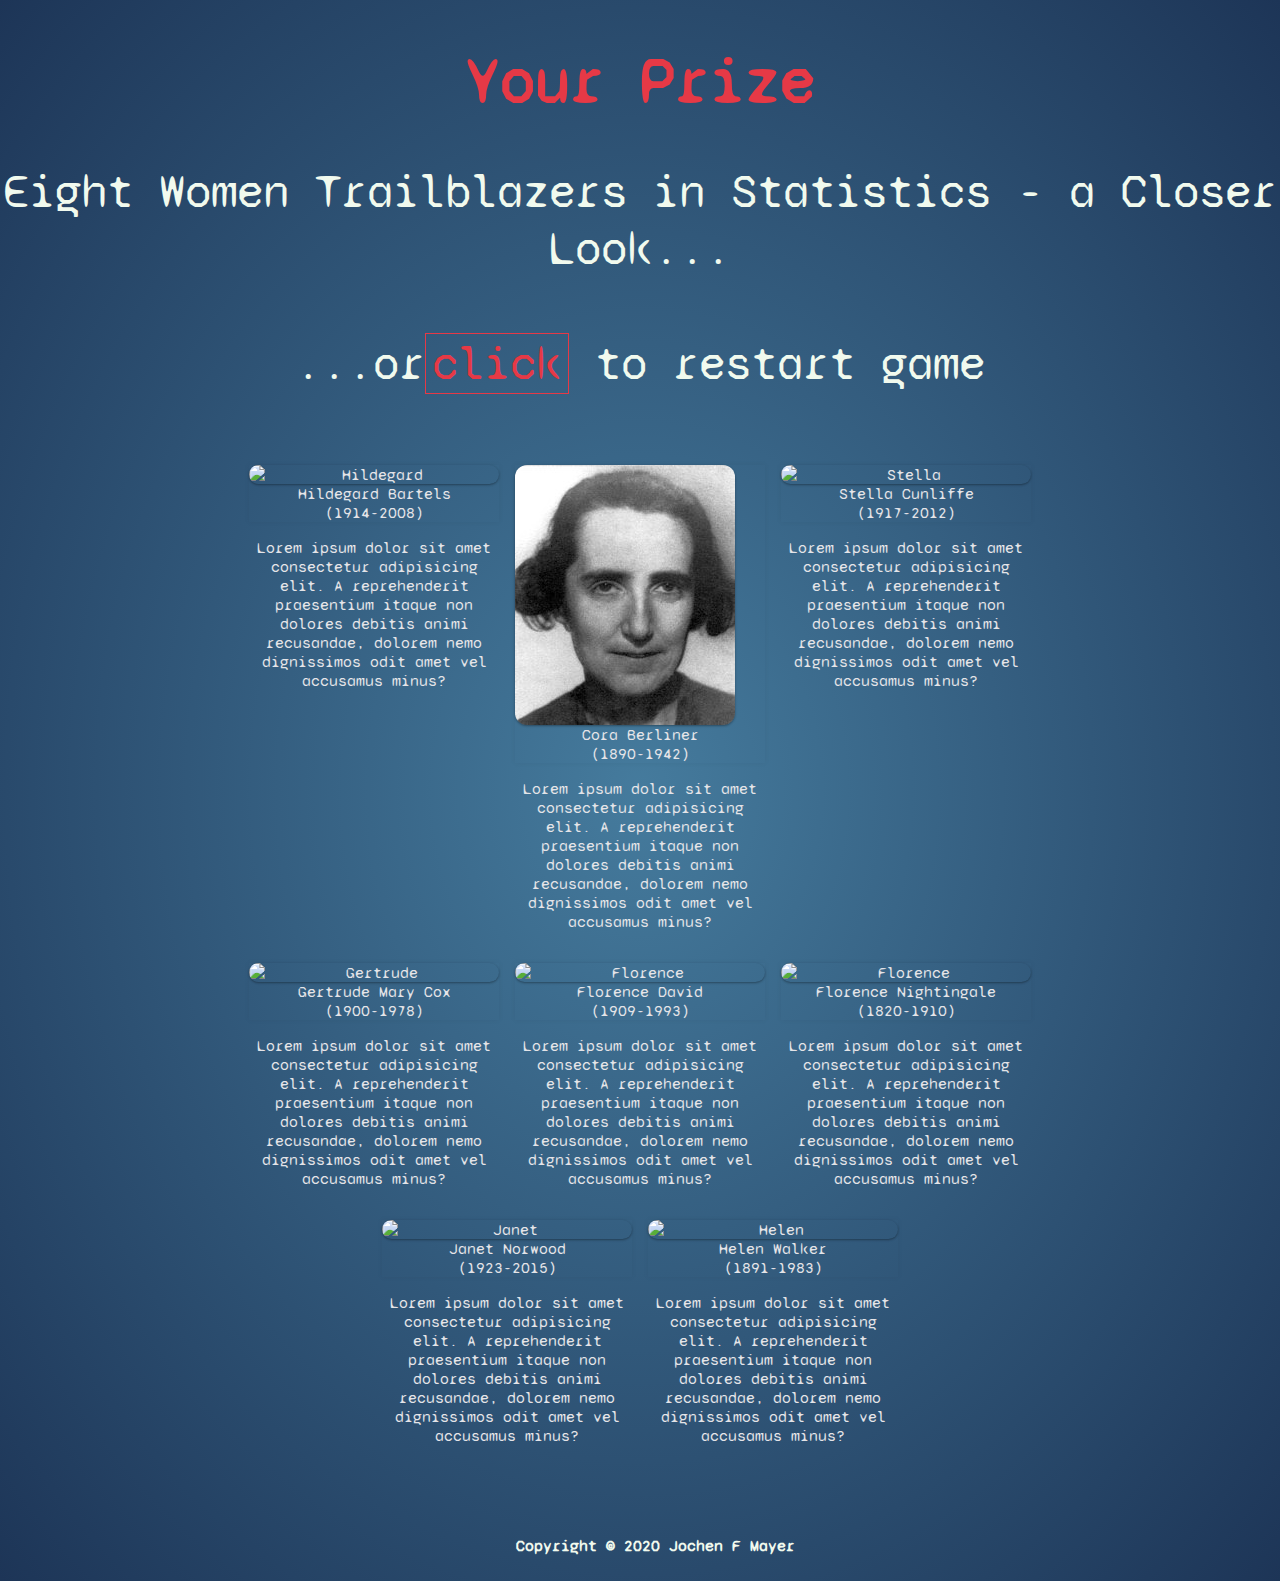
==== prize.html @ 065e8875 "centred text on card-faces, continued  on matched function with data attribute, but too difficult, a" ====
<!DOCTYPE html>
<html lang="en">
<head>

<title>Prize</title>
<link rel="apple-touch-icon" sizes="180x180" href="/apple-touch-icon.png">
<link rel="icon" type="image/png" sizes="32x32" href="assets/images/favicon-32x32.png">
<link rel="icon" type="image/png" sizes="16x16" href="assets/images//favicon-16x16.png">
<link rel="manifest" href="/site.webmanifest">
<link href="https://fonts.googleapis.com/css2?family=Syne+Mono&display=swap" rel="stylesheet">
<link rel="stylesheet" href="https://use.fontawesome.com/releases/v5.15.1/css/all.css" integrity="sha384-vp86vTRFVJgpjF9jiIGPEEqYqlDwgyBgEF109VFjmqGmIY/Y4HV4d3Gp2irVfcrp" crossorigin="anonymous">
<link href="assets/css/styles.css" rel="stylesheet">
</head>
<body>
<h1 class="page-title">Your Prize</h1>
    <h2 class ="lead"> Eight Women Trailblazers in Statistics - a Closer Look...</h2>
    <!--https://stackoverflow.com/questions/4426184/how-to-go-from-one-page-to-another-page-using-javascript for button redirect below:-->
    
    <h2 class ="lead">...or<button type ="button" class ="restart-btn" onclick="clickedButton()" id="restart-button"> click</button> to restart game</h2>
<!-- Portfolio Gallery Grid -->
<div class="wrapper">
  <div class="grid">
    <div class="grid-item">
    <figure>
      <img class="prize-image" src="assets/images/Hildegard-Bartels.jpg" alt="Hildegard">
      <figcaption>Hildegard Bartels<br>(1914-2008)</figcaption>
      </figure>
      <div class ="description">
      <p>Lorem ipsum dolor sit amet consectetur adipisicing elit. A reprehenderit praesentium itaque non dolores debitis animi recusandae, dolorem nemo dignissimos odit amet vel accusamus minus?</p>
      </div>
    </div>  
    <div class="grid-item">
    <figure>
      <img class="prize-image" src="assets/images/Cora-Berliner.jpg" alt="Cora">
      <figcaption>Cora Berliner<br>(1890-1942)</figcaption>
      </figure>
      <div class ="description">
      <p>Lorem ipsum dolor sit amet consectetur adipisicing elit. A reprehenderit praesentium itaque non dolores debitis animi recusandae, dolorem nemo dignissimos odit amet vel accusamus minus?</p>
      </div>
    </div>  
    <div class="grid-item">
    <figure>
      <img class="prize-image" src="assets/images/Stella-Cunliffe.gif" alt="Stella">
      <figcaption>Stella Cunliffe<br>(1917-2012)</figcaption>
      </figure>
      <div class ="description">
      <p>Lorem ipsum dolor sit amet consectetur adipisicing elit. A reprehenderit praesentium itaque non dolores debitis animi recusandae, dolorem nemo dignissimos odit amet vel accusamus minus?</p>
      </div>
    </div>  
    <div class="grid-item">
    <figure>
      <img class="prize-image" src="assets/images/Gertrude-Cox.jpg" alt="Gertrude">
      <figcaption>Gertrude Mary Cox<br>(1900-1978)</figcaption>
      </figure>
      <div class ="description">
      <p>Lorem ipsum dolor sit amet consectetur adipisicing elit. A reprehenderit praesentium itaque non dolores debitis animi recusandae, dolorem nemo dignissimos odit amet vel accusamus minus?</p>
      </div>
    </div>  
    <div class="grid-item">
    <figure>
      <img class="prize-image" src="assets/images/FN-David.jpg" alt="Florence">
      <figcaption>Florence David<br>(1909-1993)</figcaption>
      </figure>
      <div class ="description">
      <p>Lorem ipsum dolor sit amet consectetur adipisicing elit. A reprehenderit praesentium itaque non dolores debitis animi recusandae, dolorem nemo dignissimos odit amet vel accusamus minus?</p>
      </div>
    </div>  
    <div class="grid-item">
    <figure>
      <img class="prize-image" src="assets/images/Florence-Nightingale.jpg" alt="Florence">
      <figcaption>Florence Nightingale<br>(1820-1910)</figcaption>
      </figure>
      <div class ="description">
      <p>Lorem ipsum dolor sit amet consectetur adipisicing elit. A reprehenderit praesentium itaque non dolores debitis animi recusandae, dolorem nemo dignissimos odit amet vel accusamus minus?</p>
      </div>
    </div>  
    <div class="grid-item">
    <figure>
      <img class="prize-image" src="assets/images/Janet-Norwood.jpg" alt="Janet">
      <figcaption>Janet Norwood<br>(1923-2015)</figcaption>
      </figure>
      <div class ="description">
      <p>Lorem ipsum dolor sit amet consectetur adipisicing elit. A reprehenderit praesentium itaque non dolores debitis animi recusandae, dolorem nemo dignissimos odit amet vel accusamus minus?</p>
      </div>
    </div>  
    <div class="grid-item">
    <figure>
      <img class="prize-image" src="assets/images/Walker-Helen-M.jpg" alt="Helen">
      <figcaption>Helen Walker<br>(1891-1983)</figcaption>
      </figure>
      <div class ="description">
      <p>Lorem ipsum dolor sit amet consectetur adipisicing elit. A reprehenderit praesentium itaque non dolores debitis animi recusandae, dolorem nemo dignissimos odit amet vel accusamus minus?</p>
      </div>
    </div>  
    </div>
  </div>
<footer class= "container-fluid">
    <h4>Copyright &copy  2020 Jochen F Mayer </h4>
</footer>
<script src="assets/js/script.js" async></script>
</body>
</html>
---- assets/css/styles.css ----
body {

font-family: 'Syne Mono', monospace, serif;
margin: 0;
background: radial-gradient(#457B9D, #1D3557);
box-sizing: border-box;
}



html {
    min-height: 100vh;
    cursor: url(assets/cursors/female_sci.cur), auto;
}

.page-title{

color: #E63946;
font-weight: 600;
text-align: center;
font-size: 4em;
}



.lead {

    color:#F1FAEE;
    font-weight: 400;
    font-size: 3rem;
    text-align: center;
}





.game-info-container {

grid-column: 1 / -1;
display: flex;
justify-content: space-between;
}

.game-info{

color: #A8DADC;
font-size: 2em;
}

.game-container {
    display: grid;
    grid-template-columns: repeat(4, auto);
    grid-gap: 10px; 
    margin: 50px;
    justify-content: center;
    perspective: 500px;
}


    /* idea to center buttons horizontally and vertically as below is inspired by https://www.w3schools.com/howto/howto_css_center_button.asp */


.button-container {

  height: 50px;
  position: relative;
  border: none;
}

.gamebuttons {

    margin: 0;
  position: absolute;
  top: 50%;
  left: 50%;
  -ms-transform: translate(-50%, -50%);
  transform: translate(-50%, -50%);
}




#soundToggler {

    height: 3rem;
    width: 3rem;
    border: solid 2px #E63946;
    border-radius: .5rem;
    outline: none;
    background:url(https://upload.wikimedia.org/wikipedia/commons/2/21/Speaker_Icon.svg) no-repeat;
    background-size: cover;
    background-position: center;
    background-color: #F1FAEE;

}



#playToggler {

    height: 3rem;
    width: 3rem;
    border: solid 2px #E63946;
    border-radius: .5rem;
    outline: none;
    background:url(/assets/images/pause_icon.png) no-repeat;
    background-size: cover;
    background-position: center;
    background-color: #F1FAEE;

}




.card {
position: relative;
height: 175px;
width: 125px;
transform: scale(1);
}


.card:hover {

    cursor: url("assets/cursors/FemaleIcon.cur"), auto;
}


/*idea for active card on click is from Marina Ferreira under https://www.youtube.com/watch?v=ZniVgo8U7ek&t=681s (from 11:33min) */

.card:active {

    transform: scale(.97);
     transition: transform .2s;
}

.card-face {

    position: absolute;
    width: 100%;
    height: 100%;
    display: flex;
    justify-content: center;
    align-items: center;
    border-radius: 12px;
    border-width: 1px;
    border-style: solid;
    overflow: hidden;
    backface-visibility: hidden;
    transition: transform 500ms ease-in-out; 
}



/*.card-face div {

display: table-cell;
  vertical-align: bottom;
  position: relative;
  top: 20px;
  opacity: 0;
  color: #F1FAEE;
  font-weight: bold;
  text-transform: uppercase;
  text-align: center;

}

.card-front img{
  -webkit-transition: all 0.5s linear;
          transition: all 0.5s linear;
  -webkit-transform: scale3d(1, 1, 1);
          transform: scale3d(1, 1, 1);
}

/*  JS as it is now adds matched attribute to card div not to card-front, so I would need to add another line of code to cardMatch() that adds matched to card-front*/

/*.card-front:hover div{
 background: rgba(20, 19, 19, 0.5);
}

.card-front:hover div{
  opacity: 1;
  top: 0;
}


.card-front:hover img{
  -webkit-transform: scale3d(1.2, 1.2, 1);
          transform: scale3d(1.2, 1.2, 1);
}





/*.card:hover needs to go out here for .card.visible for actual game, in both lines*/
.card.visible .card-back{

transform: rotateY(-180deg);

}
.card.visible .card-front{

transform: rotateY(0)
}



.card-back {

    background-color: #A8DADC;
    border: 2px solid #E63946;
    
}


.female-icon{

position: absolute;
width: 37px;
height: 37px;
transition: width 100ms ease-in-out, height 100ms ease-in-out;

}

.card-back:hover .female-icon {

    width: 42px;
    height: 42px;
}

.female-icon-top-left{
    top: 0;
    left: 0; 
}

.female-icon-top-right{
    top: 0;
    right: 0; 

}
.female-icon-bottom-left{
    bottom: 0;
    left: 0; 
}

.female-icon-bottom-right{
    bottom: 0;
    right: 0; 
}

.normaldistribution{
    align-self: center;
    height: 130px;
    width: 125px;
    
}



.card-front{
    transform: rotateY(180deg);
    border: 2px solid #F1FAEE;
    backface-visibility: hidden;
}


.card-value {

height: 100%;
width: 100%;
position: absolute;
border-radius: 12px;
/*transition: .4s ease-in-out;
transition above is part of the animation mentioned below taken from codepen*/
}


/*Aninmation below is inspired by memory game under https://codepen.io/natewiley/pen/HBrbL (Part 1) .card:hover needs to be changed back into .card.matched for JS

.card.matched .card-value{


animation: 1s matchAnim ease-in-out;
animation-delay: .5s;

}
*/

.overlay-text{
    display: none;
    position: fixed;
    top: 0;
    right: 0;
    left: 0;
    bottom: 0;
    color: #E63946;
    justify-content: center;
    align-items: center;
    z-index: 100; 
    font-family: 'Syne Mono', monospace, serif;
    transition: background-color 500ms, font-size 500ms;


}


.overlay-text-small {
   font-size: .3em;


}

.overlay-text.visible {
    display: flex;
    flex-direction: column;
    animation: overlay-grow 500ms forwards;

}


.overlay-text p {

font-size: 5.5rem;
}


.prize-bio a{

    color: #E63946;
}


.prize-btn {

font-family: 'Syne Mono', monospace, serif;
font-size: 2rem;
color:#E63946;
margin-top: 1rem;
background-color: transparent;
border: 1px solid #E63946;

}



/*Prize info gallery*/

.grid {
  max-width: 1000px;
  margin: 0 auto;
  display: -webkit-box;
  display: -ms-flexbox;
  display: flex;
  -ms-flex-wrap: wrap;
      flex-wrap: wrap;
  -webkit-box-pack: center;
      -ms-flex-pack: center;
          justify-content: center;
}


.grid-item {
  min-width: 250px;
  max-width: 250px;
  -webkit-box-flex: 1;
      -ms-flex: 1 1 250px;
          flex: 1 1 250px;
  padding-left: .5rem;
  padding-right: .5rem;
  margin-bottom: 1rem;
}


.wrapper {
  min-height: 100vh;
  padding: 2rem 0;
  color: #e4e4e8;
  text-align: center;
}
.grid-item figure {
  padding: 0;
  margin: 0;
  box-shadow: 0px 0px 6px 0px rgba(0, 0, 0, 0.05);
}


.grid-item figure img {
  display: block;
  max-width: 100%;
    border-radius: 12px;
    
    box-shadow: 0 1px 3px rgba(0,0,0,0.12), 0 1px 2px rgba(0,0,0,0.24);
  transition: all 0.3s cubic-bezier(.25,.8,.25,1);
}

.grid-item figure:hover {
  box-shadow: 0 14px 28px rgba(0,0,0,0.25), 0 10px 10px rgba(0,0,0,0.22);
}



}
.grid-item figcaption {
  display: block;
  padding: .625rem .5rem;
  background: #474952;
}


/*Prize info gallery

.main {

    max-width: 1000px;
    margin: auto;
}

.row {

    margin: 16px;

}


.row,
.row > .column {
  padding: 6px;
}

.column {
  
float: left;
max-width: 250px;
max-height: 250px;
   

}

.row:after {
  content: "";
  display: table;
  clear: both;
}


.content {
  background-color:#F1FAEE;
  padding: 10px;

}

*/



.restart-btn {

font-family: 'Syne Mono', monospace, serif;
text-align: center;
font-size: 3rem;
color:#E63946;
margin-top: 1rem;
background-color: transparent;
border: 1px solid #E63946;

}


/* Responsive picture frame taken from https://codepen.io/dudleystorey/pen/yyZpeX */
img.frame {
  border-image: url('//s3-us-west-2.amazonaws.com/s.cdpn.io/4273/frame.png') 93 92 87 92 stretch stretch; 
  border-color: #f4be52;
  border-style: inset;
  border-width: 60px;
  display: block;
  width: 120%;
  height: auto;
  background-color: black;
  margin: 0;
}



/*Alertbox*/

.alertbox {
    position:fixed;
    top: 70%;
    left: 80%;
    transform: translate(-50%, -80%) scale(0);
    transition: 200ms ease-in-out;
    border: 2px solid #E63946;
    border-radius: 10px;
    z-index: 10;
    background-color:#F1FAEE;
    width: 500px;
    max-width: 80%;
}


.alertbox.active {

transform: translate(-50%, -80%) scale(1);
}

.alertbox-header{

padding: 10px 15px;
display: flex;
justify-content: space-between;
align-items: center;
border-bottom: 1.5px solid black;

}

/*for some reason sytling of header does not show as it should, but if I change to .title only, it does*/
.alertbox-header.title {

font-size: 1.25rem;
font-weight: bold;
}

.alertbox-header .close-button {

    border: none;
    outline: none;
    background: none;
    font-size: 1.25rem;
    font-weight: bold;
}

.alertbox-header.close-button:hover {

    cursor: url("assets/cursors/FemaleIcon.cur"), auto;
}

.alertbox-body {

    padding: 10px 15px;
}


/*#overlay {

    position: fixed;
    opacity: 0;
    transition: 200ms ease-in-out;
    top: 0;
    left: 0;
    right: 0;
    bottom: 0;
    /*z-index: 100;*/
    /*background-color: rgba(0,0,0,.8);
    pointer-events: none;
    /*so that the overlay won't capture click events, so to be able to click on anything outside the modal when the overlay is not active*/

/*}


#overlay.active {

opacity: 1;
pointer-events: all;

}*/



footer {

    margin: 0;
    background-color: transparent;
    padding: 5px;
    color: #F1FAEE;
    text-align: center;
    display: block;
}

.container-fluid {

    width: 100%;
    padding-right: 15px;
    padding-left: 15px;
    margin-right: auto;
    margin-left: auto;

}







@keyframes overlay-grow {
    from {
        background-color: rgba(0,0,0,0);
        font-size: 0;
    }
    to {
        background-color: rgba(0,0,0,.8);
        font-size: 10em;
    }

}

/*Aninmation below is inspired by memory game under https://codepen.io/natewiley/pen/HBrbL (Part 2)*/


@keyframes matchAnim {
	0% { 
		background: #E63946;
	}
	100% {
		background: #A8DADC;
	}
}


@media (max-width: 900px) {

    .column {
        width: 50%;
    }
}

@media (max-width: 600px) {

    .game-container {
        grid-template-columns: repeat(2, auto);

    }

    .game-info-container {
        flex-direction: column;
        align-items: center;
    }

  img.frame { 
    border-width: 0px;
    width: 100%; }
    }
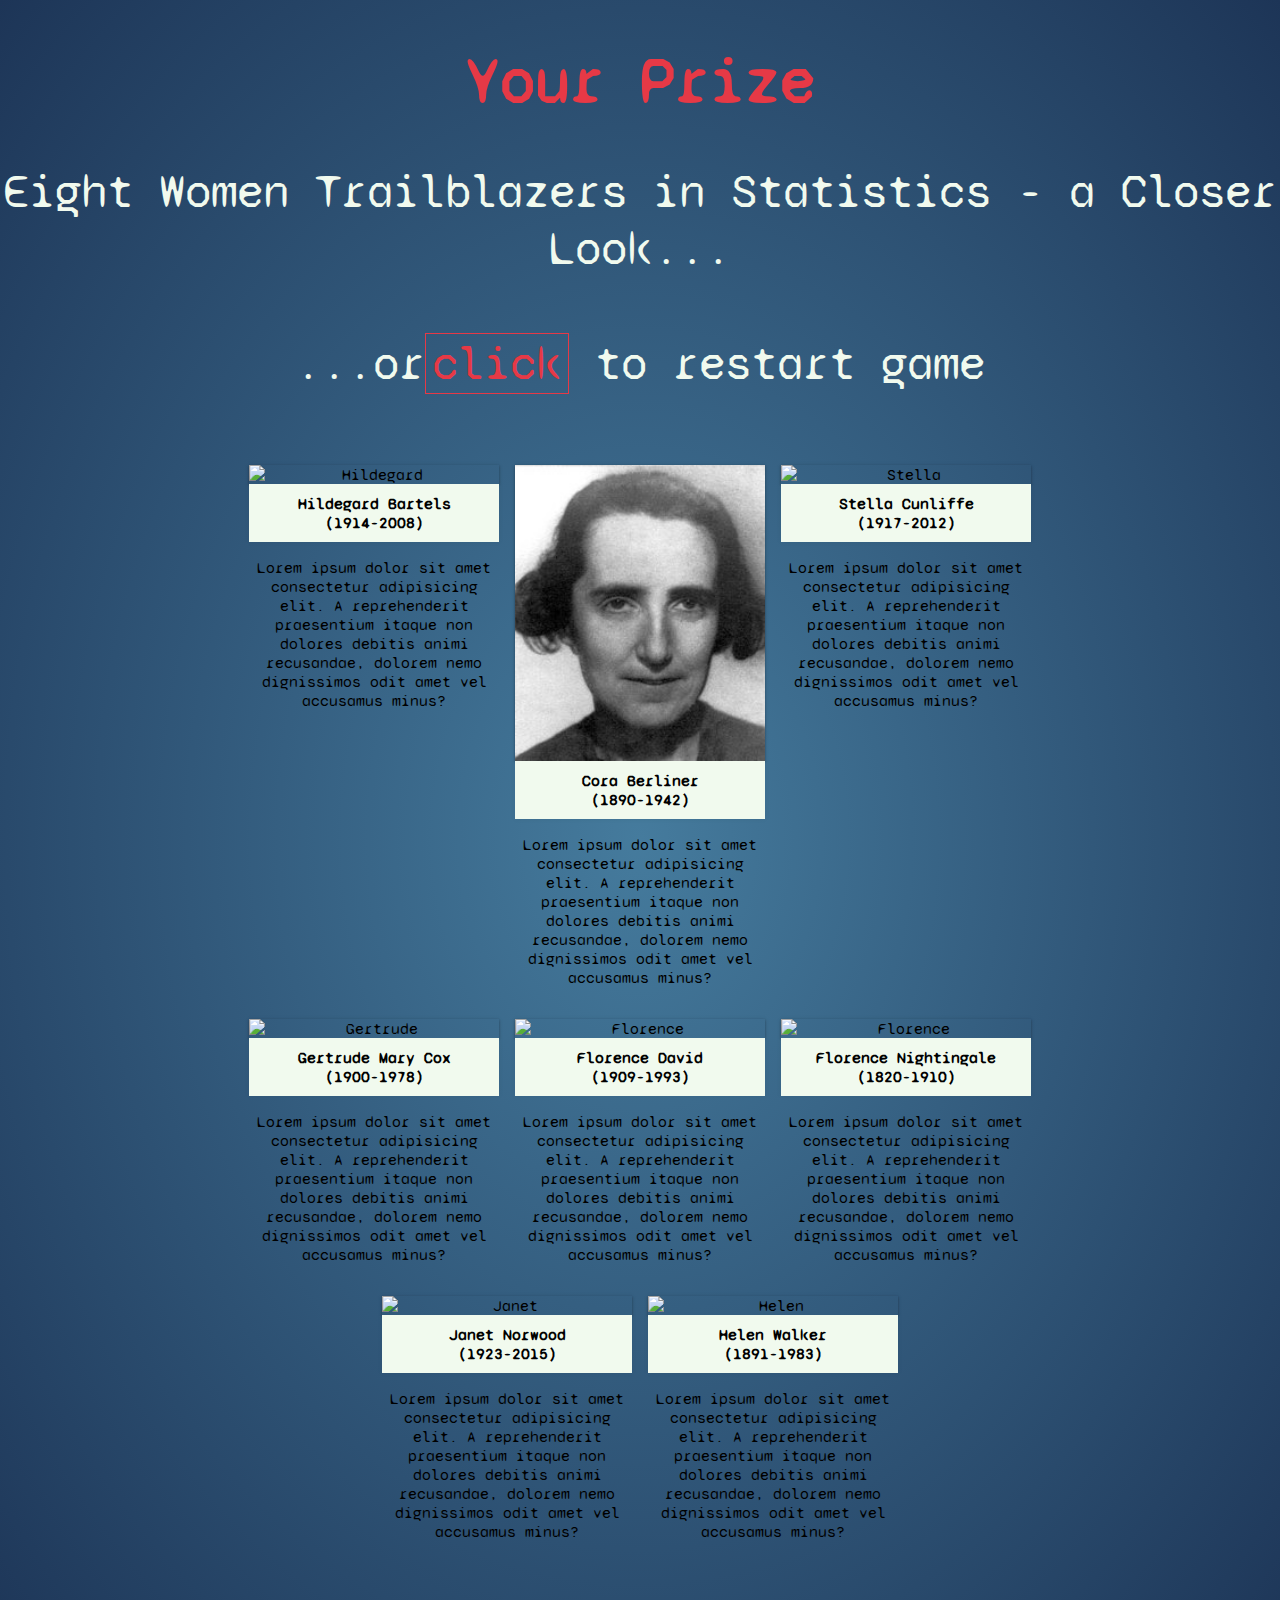
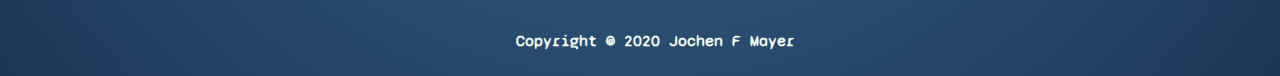
==== commit 576afc13: "some more styling to prize-html and deletion of old code. But two images still out of normal size" ====
--- a/prize.html
+++ b/prize.html
@@ -21,76 +21,76 @@
 <div class="wrapper">
   <div class="grid">
     <div class="grid-item">
-    <figure>
-      <img class="prize-image" src="assets/images/Hildegard-Bartels.jpg" alt="Hildegard">
-      <figcaption>Hildegard Bartels<br>(1914-2008)</figcaption>
-      </figure>
+        <figure>
+            <img class="prize-image" src="assets/images/Hildegard-Bartels.jpg" alt="Hildegard">
+            <figcaption>Hildegard Bartels<br>(1914-2008)</figcaption>
+        </figure>
       <div class ="description">
-      <p>Lorem ipsum dolor sit amet consectetur adipisicing elit. A reprehenderit praesentium itaque non dolores debitis animi recusandae, dolorem nemo dignissimos odit amet vel accusamus minus?</p>
+        <p>Lorem ipsum dolor sit amet consectetur adipisicing elit. A reprehenderit praesentium itaque non dolores debitis animi recusandae, dolorem nemo dignissimos odit amet vel accusamus minus?</p>
       </div>
     </div>  
     <div class="grid-item">
-    <figure>
-      <img class="prize-image" src="assets/images/Cora-Berliner.jpg" alt="Cora">
-      <figcaption>Cora Berliner<br>(1890-1942)</figcaption>
-      </figure>
+        <figure>
+            <img class="prize-image" src="assets/images/Cora-Berliner.jpg" alt="Cora">
+            <figcaption>Cora Berliner<br>(1890-1942)</figcaption>
+        </figure>
       <div class ="description">
-      <p>Lorem ipsum dolor sit amet consectetur adipisicing elit. A reprehenderit praesentium itaque non dolores debitis animi recusandae, dolorem nemo dignissimos odit amet vel accusamus minus?</p>
+        <p>Lorem ipsum dolor sit amet consectetur adipisicing elit. A reprehenderit praesentium itaque non dolores debitis animi recusandae, dolorem nemo dignissimos odit amet vel accusamus minus?</p>
       </div>
     </div>  
     <div class="grid-item">
-    <figure>
-      <img class="prize-image" src="assets/images/Stella-Cunliffe.gif" alt="Stella">
-      <figcaption>Stella Cunliffe<br>(1917-2012)</figcaption>
+        <figure>
+            <img class="prize-image" src="assets/images/Stella-Cunliffe.gif" alt="Stella">
+            <figcaption>Stella Cunliffe<br>(1917-2012)</figcaption>
       </figure>
       <div class ="description">
-      <p>Lorem ipsum dolor sit amet consectetur adipisicing elit. A reprehenderit praesentium itaque non dolores debitis animi recusandae, dolorem nemo dignissimos odit amet vel accusamus minus?</p>
+        <p>Lorem ipsum dolor sit amet consectetur adipisicing elit. A reprehenderit praesentium itaque non dolores debitis animi recusandae, dolorem nemo dignissimos odit amet vel accusamus minus?</p>
       </div>
     </div>  
     <div class="grid-item">
-    <figure>
-      <img class="prize-image" src="assets/images/Gertrude-Cox.jpg" alt="Gertrude">
-      <figcaption>Gertrude Mary Cox<br>(1900-1978)</figcaption>
-      </figure>
+        <figure>
+            <img class="prize-image" src="assets/images/Gertrude-Cox.jpg" alt="Gertrude">
+            <figcaption>Gertrude Mary Cox<br>(1900-1978)</figcaption>
+        </figure>
       <div class ="description">
-      <p>Lorem ipsum dolor sit amet consectetur adipisicing elit. A reprehenderit praesentium itaque non dolores debitis animi recusandae, dolorem nemo dignissimos odit amet vel accusamus minus?</p>
+        <p>Lorem ipsum dolor sit amet consectetur adipisicing elit. A reprehenderit praesentium itaque non dolores debitis animi recusandae, dolorem nemo dignissimos odit amet vel accusamus minus?</p>
       </div>
     </div>  
     <div class="grid-item">
-    <figure>
-      <img class="prize-image" src="assets/images/FN-David.jpg" alt="Florence">
-      <figcaption>Florence David<br>(1909-1993)</figcaption>
-      </figure>
+        <figure>
+            <img class="prize-image" src="assets/images/FN-David.jpg" alt="Florence">
+            <figcaption>Florence David<br>(1909-1993)</figcaption>
+        </figure>
       <div class ="description">
-      <p>Lorem ipsum dolor sit amet consectetur adipisicing elit. A reprehenderit praesentium itaque non dolores debitis animi recusandae, dolorem nemo dignissimos odit amet vel accusamus minus?</p>
+        <p>Lorem ipsum dolor sit amet consectetur adipisicing elit. A reprehenderit praesentium itaque non dolores debitis animi recusandae, dolorem nemo dignissimos odit amet vel accusamus minus?</p>
       </div>
     </div>  
     <div class="grid-item">
-    <figure>
-      <img class="prize-image" src="assets/images/Florence-Nightingale.jpg" alt="Florence">
-      <figcaption>Florence Nightingale<br>(1820-1910)</figcaption>
-      </figure>
+        <figure>
+            <img class="prize-image" src="assets/images/Florence-Nightingale.jpg" alt="Florence">
+            <figcaption>Florence Nightingale<br>(1820-1910)</figcaption>
+        </figure>
       <div class ="description">
-      <p>Lorem ipsum dolor sit amet consectetur adipisicing elit. A reprehenderit praesentium itaque non dolores debitis animi recusandae, dolorem nemo dignissimos odit amet vel accusamus minus?</p>
+        <p>Lorem ipsum dolor sit amet consectetur adipisicing elit. A reprehenderit praesentium itaque non dolores debitis animi recusandae, dolorem nemo dignissimos odit amet vel accusamus minus?</p>
       </div>
     </div>  
     <div class="grid-item">
-    <figure>
-      <img class="prize-image" src="assets/images/Janet-Norwood.jpg" alt="Janet">
-      <figcaption>Janet Norwood<br>(1923-2015)</figcaption>
-      </figure>
+        <figure>
+            <img class="prize-image" src="assets/images/Janet-Norwood.jpg" alt="Janet">
+            <figcaption>Janet Norwood<br>(1923-2015)</figcaption>
+        </figure>
       <div class ="description">
-      <p>Lorem ipsum dolor sit amet consectetur adipisicing elit. A reprehenderit praesentium itaque non dolores debitis animi recusandae, dolorem nemo dignissimos odit amet vel accusamus minus?</p>
+        <p>Lorem ipsum dolor sit amet consectetur adipisicing elit. A reprehenderit praesentium itaque non dolores debitis animi recusandae, dolorem nemo dignissimos odit amet vel accusamus minus?</p>
       </div>
     </div>  
     <div class="grid-item">
-    <figure>
-      <img class="prize-image" src="assets/images/Walker-Helen-M.jpg" alt="Helen">
-      <figcaption>Helen Walker<br>(1891-1983)</figcaption>
-      </figure>
+        <figure>
+            <img class="prize-image" src="assets/images/Walker-Helen-M.jpg" alt="Helen">
+            <figcaption>Helen Walker<br>(1891-1983)</figcaption>
+        </figure>
       <div class ="description">
-      <p>Lorem ipsum dolor sit amet consectetur adipisicing elit. A reprehenderit praesentium itaque non dolores debitis animi recusandae, dolorem nemo dignissimos odit amet vel accusamus minus?</p>
-      </div>
+        <p>Lorem ipsum dolor sit amet consectetur adipisicing elit. A reprehenderit praesentium itaque non dolores debitis animi recusandae, dolorem nemo dignissimos odit amet vel accusamus minus?</p>
+        </div>
     </div>  
     </div>
   </div>
--- a/assets/css/styles.css
+++ b/assets/css/styles.css
@@ -10,7 +10,7 @@
 
 html {
     min-height: 100vh;
-    cursor: url(assets/cursors/female_sci.cur), auto;
+    cursor: url(/assets/cursors/female_sci.cur), auto;
 }
 
 .page-title{
@@ -124,7 +124,7 @@
 
 .card:hover {
 
-    cursor: url("assets/cursors/FemaleIcon.cur"), auto;
+    cursor: url("/assets/cursors/FemaleIcon.cur"), auto;
 }
 
 
@@ -376,11 +376,11 @@
 
 
 .wrapper {
-  min-height: 100vh;
   padding: 2rem 0;
-  color: #e4e4e8;
   text-align: center;
 }
+
+
 .grid-item figure {
   padding: 0;
   margin: 0;
@@ -390,8 +390,10 @@
 
 .grid-item figure img {
   display: block;
-  max-width: 100%;
-    border-radius: 12px;
+  width: 100%;
+  height: 100%;
+  
+  
     
     box-shadow: 0 1px 3px rgba(0,0,0,0.12), 0 1px 2px rgba(0,0,0,0.24);
   transition: all 0.3s cubic-bezier(.25,.8,.25,1);
@@ -403,57 +405,13 @@
 
 
 
-}
 .grid-item figcaption {
   display: block;
+  font-weight: bold;
   padding: .625rem .5rem;
-  background: #474952;
-}
-
-
-/*Prize info gallery
-
-.main {
-
-    max-width: 1000px;
-    margin: auto;
-}
-
-.row {
-
-    margin: 16px;
-
-}
-
-
-.row,
-.row > .column {
-  padding: 6px;
-}
-
-.column {
-  
-float: left;
-max-width: 250px;
-max-height: 250px;
-   
-
-}
-
-.row:after {
-  content: "";
-  display: table;
-  clear: both;
-}
-
-
-.content {
-  background-color:#F1FAEE;
-  padding: 10px;
-
-}
-
-*/
+  background:#F1FAEE;
+;
+}
 
 
 
@@ -535,7 +493,7 @@
 
 .alertbox-header.close-button:hover {
 
-    cursor: url("assets/cursors/FemaleIcon.cur"), auto;
+    cursor: url("/assets/cursors/FemaleIcon.cur"), auto;
 }
 
 .alertbox-body {
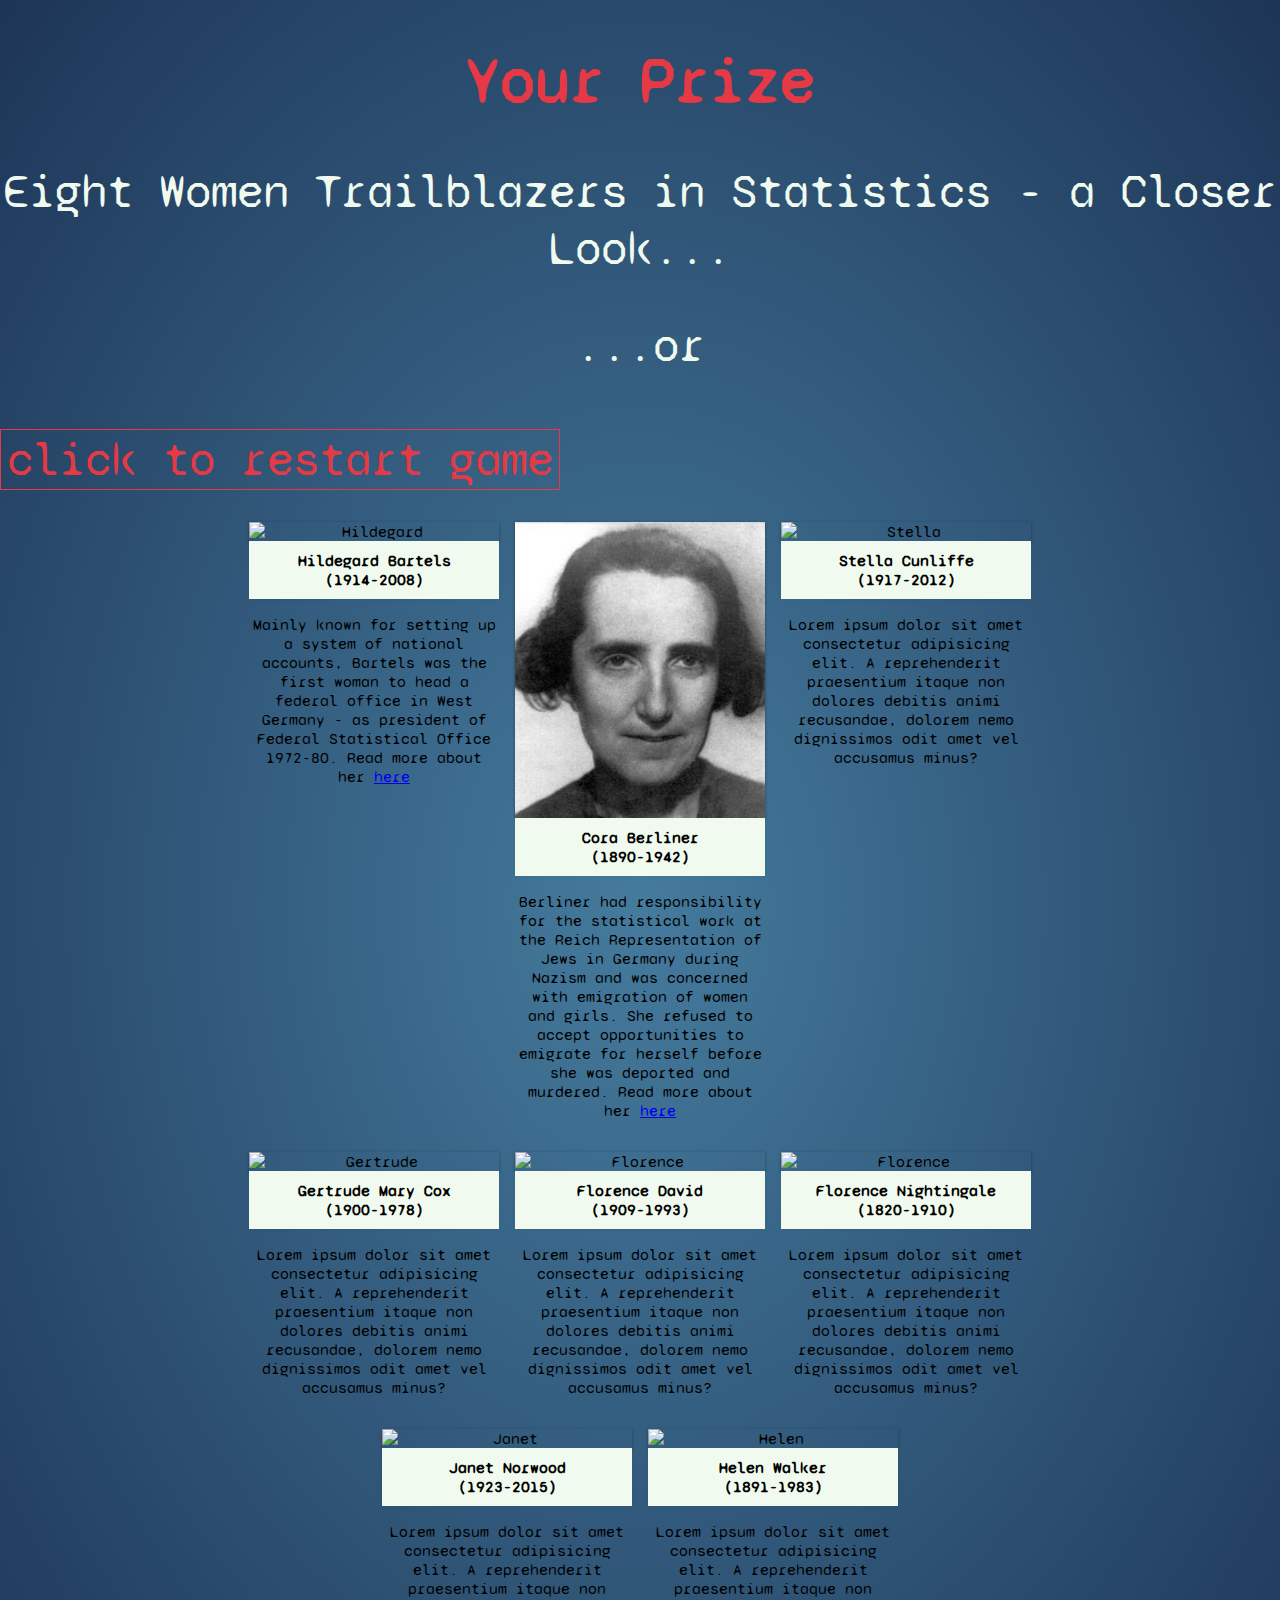
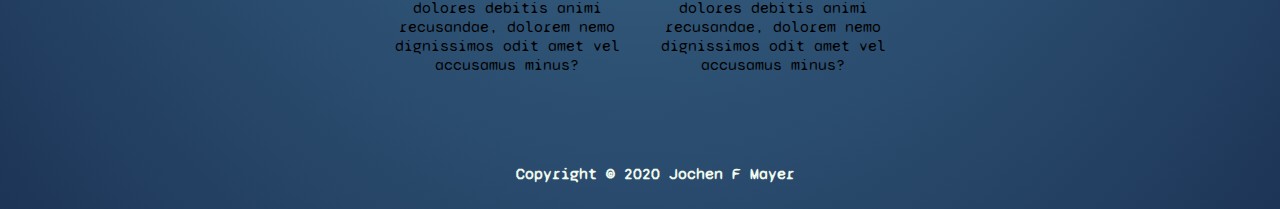
==== commit 8945e060: "minor styling changes and text added to prize.html" ====
--- a/prize.html
+++ b/prize.html
@@ -16,7 +16,8 @@
     <h2 class ="lead"> Eight Women Trailblazers in Statistics - a Closer Look...</h2>
     <!--https://stackoverflow.com/questions/4426184/how-to-go-from-one-page-to-another-page-using-javascript for button redirect below:-->
     
-    <h2 class ="lead">...or<button type ="button" class ="restart-btn" onclick="clickedButton()" id="restart-button"> click</button> to restart game</h2>
+    <h2 class ="lead">...or</h2>
+    <button type ="button" class ="restart-btn" onclick="clickedButton()" id="restart-button"><span>click</span> to restart game</button>
 <!-- Portfolio Gallery Grid -->
 <div class="wrapper">
   <div class="grid">
@@ -26,7 +27,8 @@
             <figcaption>Hildegard Bartels<br>(1914-2008)</figcaption>
         </figure>
       <div class ="description">
-        <p>Lorem ipsum dolor sit amet consectetur adipisicing elit. A reprehenderit praesentium itaque non dolores debitis animi recusandae, dolorem nemo dignissimos odit amet vel accusamus minus?</p>
+        <p> Mainly known for setting up a system of national accounts, Bartels was the first woman to head a federal office in West Germany - as president of Federal Statistical Office 1972-80. 
+        Read more about her <a href="https://jwa.org/encyclopedia/article/berliner-cora" target="_blank">here</a></p>
       </div>
     </div>  
     <div class="grid-item">
@@ -35,7 +37,9 @@
             <figcaption>Cora Berliner<br>(1890-1942)</figcaption>
         </figure>
       <div class ="description">
-        <p>Lorem ipsum dolor sit amet consectetur adipisicing elit. A reprehenderit praesentium itaque non dolores debitis animi recusandae, dolorem nemo dignissimos odit amet vel accusamus minus?</p>
+        <p>Berliner had responsibility for the statistical work at the Reich Representation of Jews in 
+        Germany during Nazism and was concerned with emigration of women and girls. She refused to accept opportunities to emigrate for 
+        herself before she was deported and murdered. Read more about her <a href="https://jwa.org/encyclopedia/article/berliner-cora" target="_blank">here</a></p>
       </div>
     </div>  
     <div class="grid-item">
@@ -75,7 +79,7 @@
       </div>
     </div>  
     <div class="grid-item">
-        <figure>
+        <figure> <!--insert a div here to have a handle on equal img sizes?-->
             <img class="prize-image" src="assets/images/Janet-Norwood.jpg" alt="Janet">
             <figcaption>Janet Norwood<br>(1923-2015)</figcaption>
         </figure>
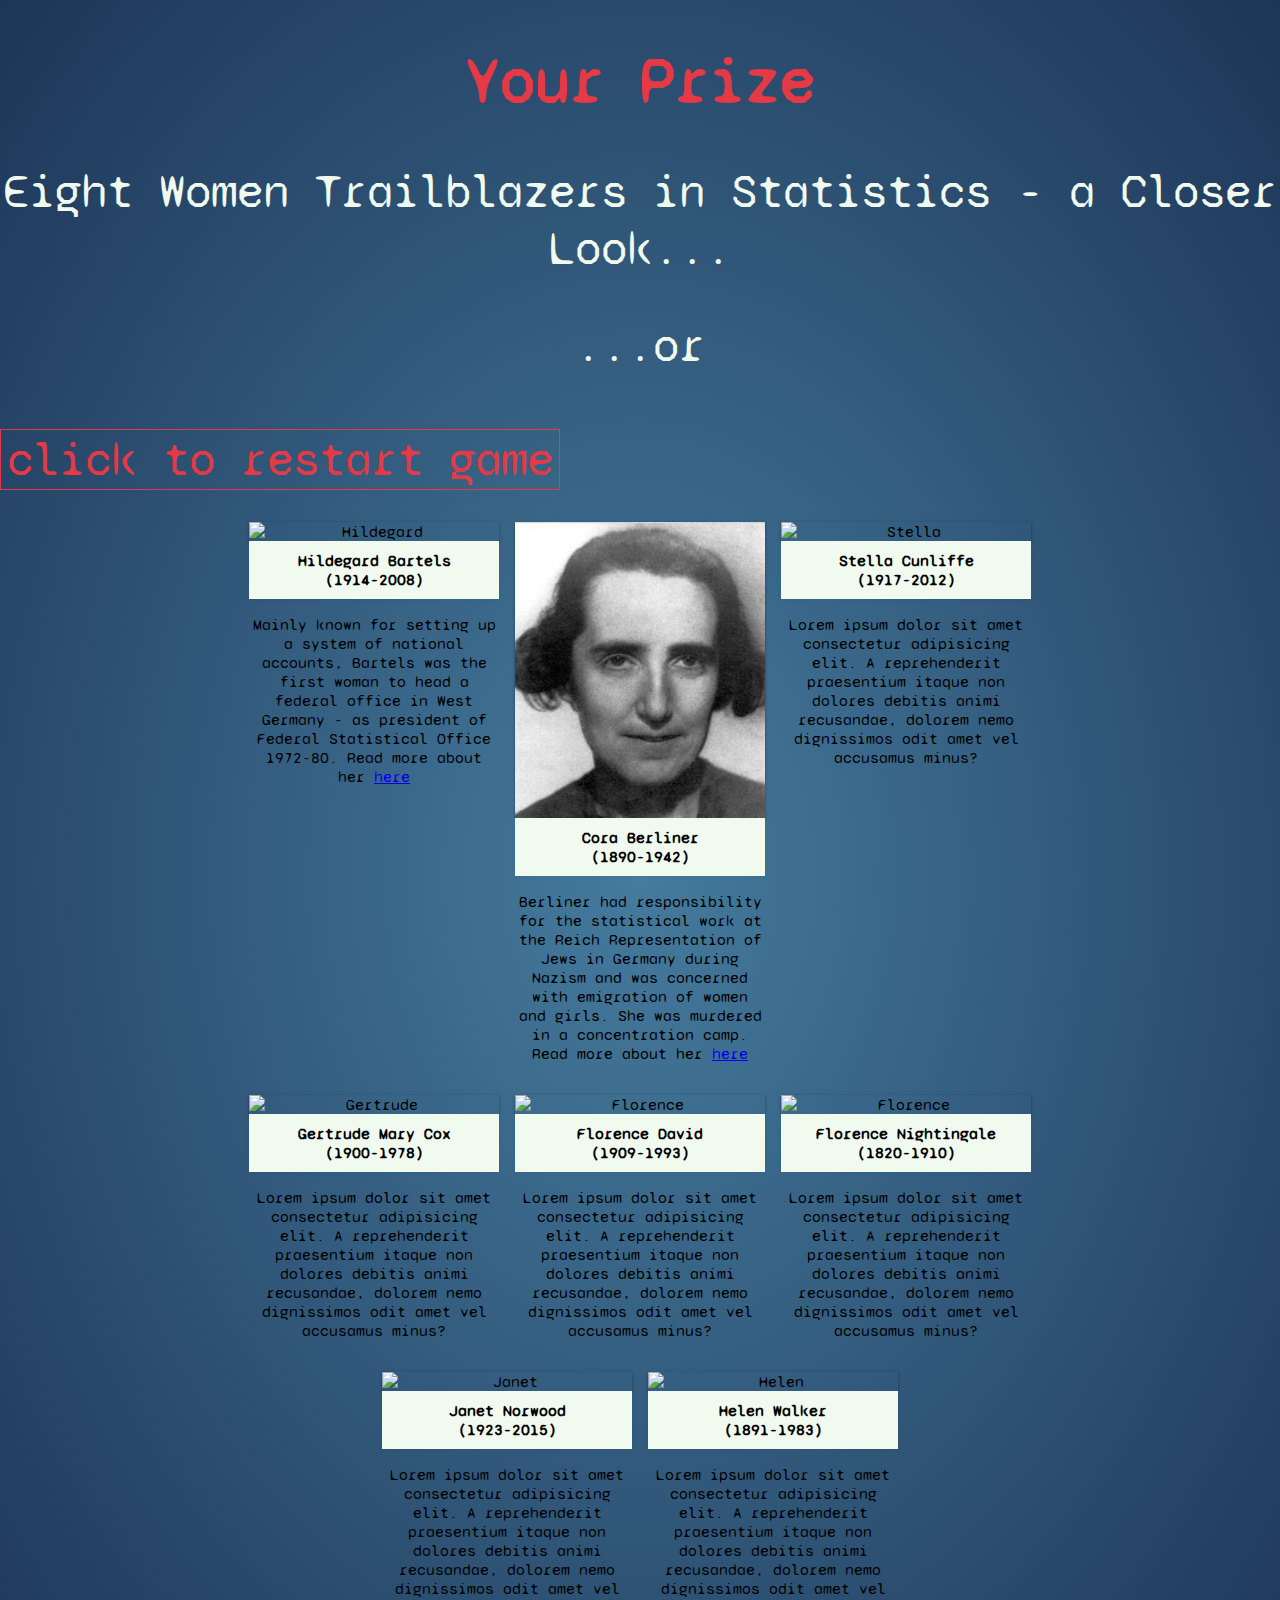
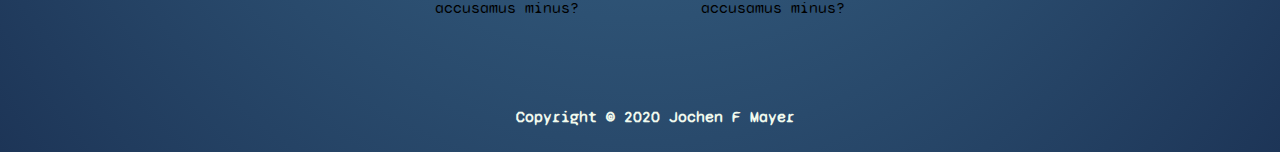
==== commit 82bb0813: "continued with Readme and deleted old code no longer needed such as alert boxes and old prize overla" ====
--- a/prize.html
+++ b/prize.html
@@ -15,7 +15,6 @@
 <h1 class="page-title">Your Prize</h1>
     <h2 class ="lead"> Eight Women Trailblazers in Statistics - a Closer Look...</h2>
     <!--https://stackoverflow.com/questions/4426184/how-to-go-from-one-page-to-another-page-using-javascript for button redirect below:-->
-    
     <h2 class ="lead">...or</h2>
     <button type ="button" class ="restart-btn" onclick="clickedButton()" id="restart-button"><span>click</span> to restart game</button>
 <!-- Portfolio Gallery Grid -->
@@ -38,8 +37,7 @@
         </figure>
       <div class ="description">
         <p>Berliner had responsibility for the statistical work at the Reich Representation of Jews in 
-        Germany during Nazism and was concerned with emigration of women and girls. She refused to accept opportunities to emigrate for 
-        herself before she was deported and murdered. Read more about her <a href="https://jwa.org/encyclopedia/article/berliner-cora" target="_blank">here</a></p>
+        Germany during Nazism and was concerned with emigration of women and girls. She was murdered in a concentration camp. Read more about her <a href="https://jwa.org/encyclopedia/article/berliner-cora" target="_blank">here</a></p>
       </div>
     </div>  
     <div class="grid-item">
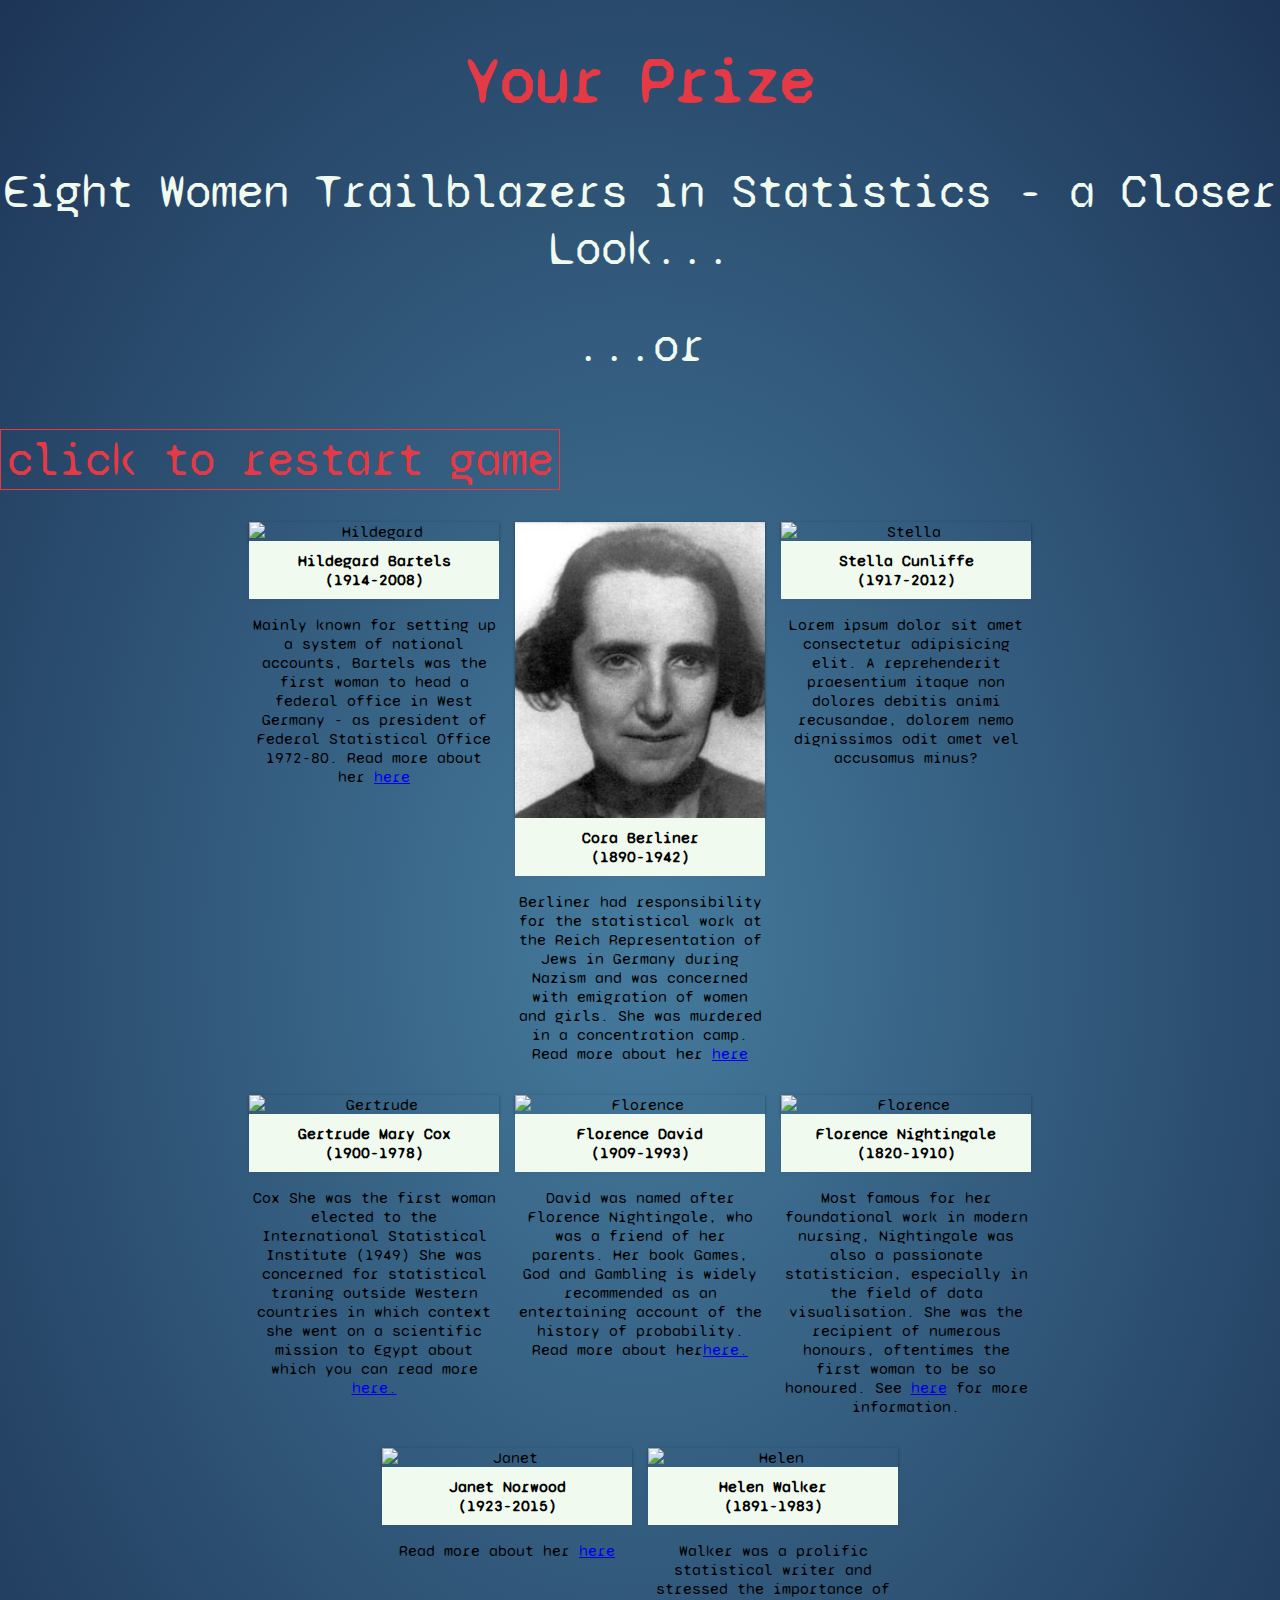
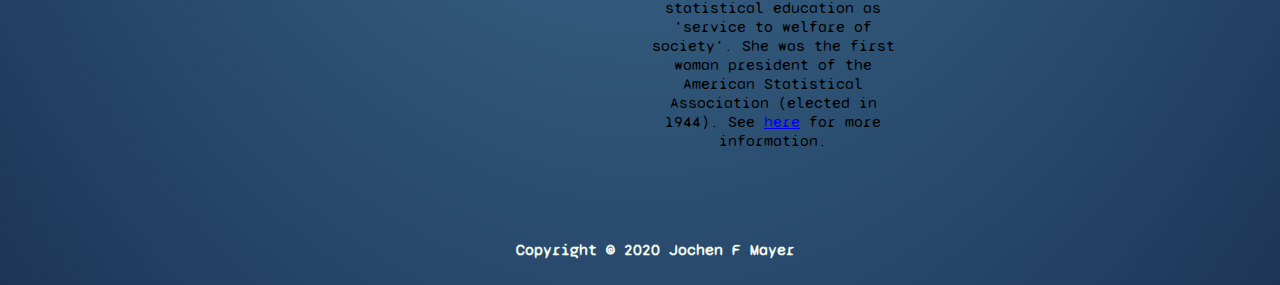
==== commit 4044bb6f: "added more biographical detail on prize.html" ====
--- a/prize.html
+++ b/prize.html
@@ -55,7 +55,9 @@
             <figcaption>Gertrude Mary Cox<br>(1900-1978)</figcaption>
         </figure>
       <div class ="description">
-        <p>Lorem ipsum dolor sit amet consectetur adipisicing elit. A reprehenderit praesentium itaque non dolores debitis animi recusandae, dolorem nemo dignissimos odit amet vel accusamus minus?</p>
+        <p>Cox  She was the first woman elected to the International Statistical Institute (1949) She was concerned for statistical traning outside Western countries in which context she 
+        went on a scientific mission to Egypt about which you can read more 
+        <a href="https://www.cambridge.org/core/journals/science-in-context/article/gertrude-cox-in-egypt-a-case-study-in-science-patronage-and-international-statistics-education-during-the-cold-war/9F23BEE9F254728EF9AA00D6AEEF617E" taregt ="_blank">here.</a></p>
       </div>
     </div>  
     <div class="grid-item">
@@ -64,7 +66,8 @@
             <figcaption>Florence David<br>(1909-1993)</figcaption>
         </figure>
       <div class ="description">
-        <p>Lorem ipsum dolor sit amet consectetur adipisicing elit. A reprehenderit praesentium itaque non dolores debitis animi recusandae, dolorem nemo dignissimos odit amet vel accusamus minus?</p>
+        <p>David was named after Florence Nightingale, who was a friend of her parents. Her book Games, God and Gambling is widely recommended as an entertaining account of the history of probability. 
+        Read more about her<a href ="https://www.agnesscott.edu/lriddle/women/david.htm" target ="_blank">here.</a></p>
       </div>
     </div>  
     <div class="grid-item">
@@ -73,7 +76,8 @@
             <figcaption>Florence Nightingale<br>(1820-1910)</figcaption>
         </figure>
       <div class ="description">
-        <p>Lorem ipsum dolor sit amet consectetur adipisicing elit. A reprehenderit praesentium itaque non dolores debitis animi recusandae, dolorem nemo dignissimos odit amet vel accusamus minus?</p>
+        <p>Most famous for her foundational work in modern nursing, Nightingale was also a passionate statistician, especially in the field of data visualisation. She was 
+        the recipient of numerous honours, oftentimes the first woman to be so honoured. See <a href ="https://www.britannica.com/biography/Florence-Nightingale/Homecoming-and-legacy" target="_blank"> here</a> for more information.</p>
       </div>
     </div>  
     <div class="grid-item">
@@ -82,7 +86,8 @@
             <figcaption>Janet Norwood<br>(1923-2015)</figcaption>
         </figure>
       <div class ="description">
-        <p>Lorem ipsum dolor sit amet consectetur adipisicing elit. A reprehenderit praesentium itaque non dolores debitis animi recusandae, dolorem nemo dignissimos odit amet vel accusamus minus?</p>
+        <p>Read more about her 
+        <a href="https://www.socialsciencespace.com/2015/04/janet-l-norwood-democracys-statistician-1923-2015/" target="_blank">here</a></p>
       </div>
     </div>  
     <div class="grid-item">
@@ -91,7 +96,9 @@
             <figcaption>Helen Walker<br>(1891-1983)</figcaption>
         </figure>
       <div class ="description">
-        <p>Lorem ipsum dolor sit amet consectetur adipisicing elit. A reprehenderit praesentium itaque non dolores debitis animi recusandae, dolorem nemo dignissimos odit amet vel accusamus minus?</p>
+        <p>Walker was a prolific statistical writer and stressed the importance of statistical education as 'service to welfare of society'. 
+        She was the first woman president of the American Statistical Association (elected in 1944). 
+        See <a href ="https://magazine.amstat.org/blog/2016/12/01/sih-hwalker/" target ="_blank"> here</a> for more information.</p>
         </div>
     </div>  
     </div>
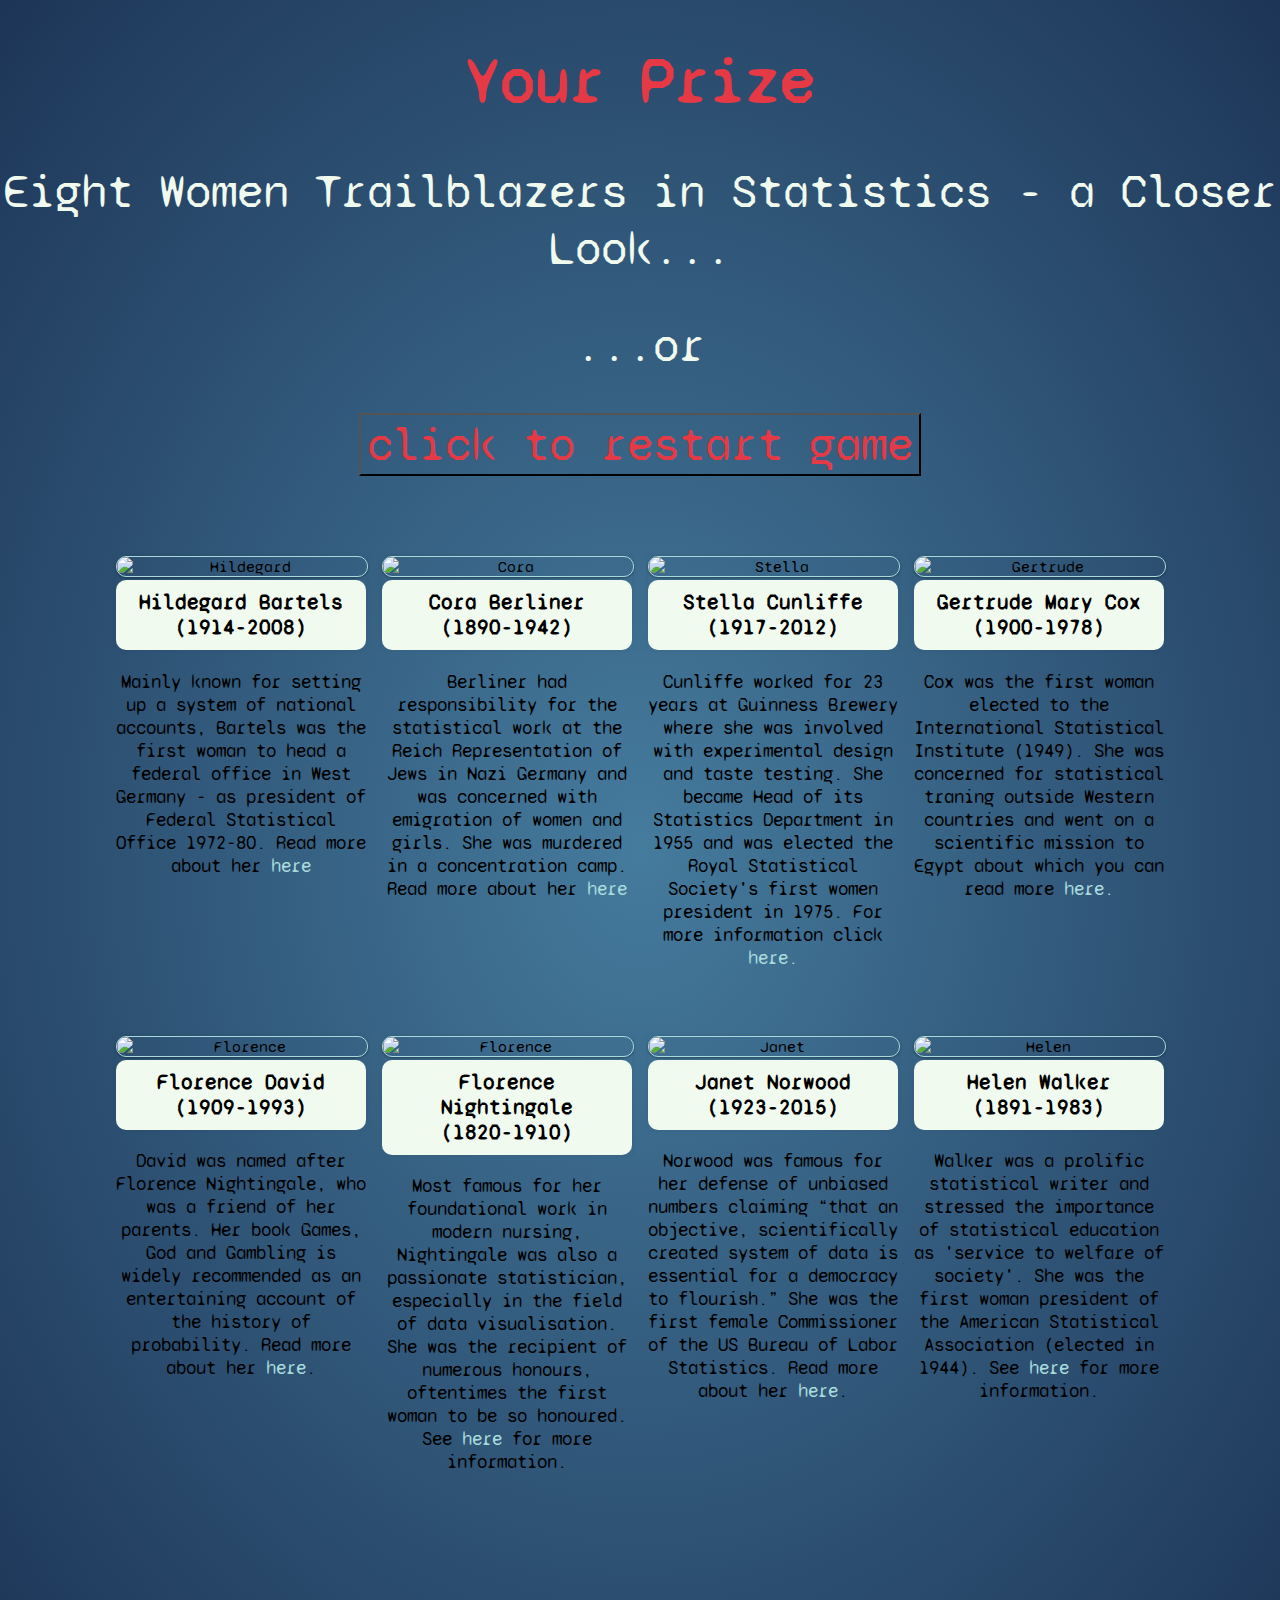
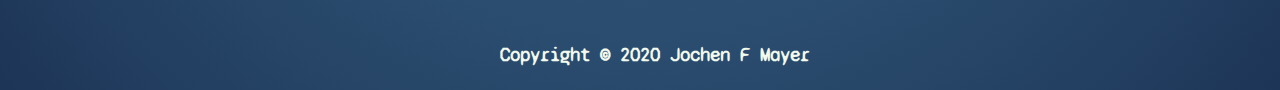
==== commit 43ac6891: "added new cursor PNGs in attempt to fix bug but cursor is still not showing. Added some testing desc" ====
--- a/prize.html
+++ b/prize.html
@@ -7,6 +7,9 @@
 <link rel="icon" type="image/png" sizes="32x32" href="assets/images/favicon-32x32.png">
 <link rel="icon" type="image/png" sizes="16x16" href="assets/images//favicon-16x16.png">
 <link rel="manifest" href="/site.webmanifest">
+<meta name="viewport" content="width=device-width, initial-scale=1">
+<meta name="Description" content="Author: Mayer, Jochen F. A prize page for memory card game about women who were trailblazers and outstanding contributors to Statistics, for additional information about who these
+women were">
 <link href="https://fonts.googleapis.com/css2?family=Syne+Mono&display=swap" rel="stylesheet">
 <link rel="stylesheet" href="https://use.fontawesome.com/releases/v5.15.1/css/all.css" integrity="sha384-vp86vTRFVJgpjF9jiIGPEEqYqlDwgyBgEF109VFjmqGmIY/Y4HV4d3Gp2irVfcrp" crossorigin="anonymous">
 <link href="assets/css/styles.css" rel="stylesheet">
@@ -22,7 +25,7 @@
   <div class="grid">
     <div class="grid-item">
         <figure>
-            <img class="prize-image" src="assets/images/Hildegard-Bartels.jpg" alt="Hildegard">
+            <img class="prize-image" src="assets/images/hildegard-bartels.jpg" alt="Hildegard">
             <figcaption>Hildegard Bartels<br>(1914-2008)</figcaption>
         </figure>
       <div class ="description">
@@ -32,47 +35,49 @@
     </div>  
     <div class="grid-item">
         <figure>
-            <img class="prize-image" src="assets/images/Cora-Berliner.jpg" alt="Cora">
+            <img class="prize-image" src="assets/images/cora-berliner.jpg" alt="Cora">
             <figcaption>Cora Berliner<br>(1890-1942)</figcaption>
         </figure>
       <div class ="description">
         <p>Berliner had responsibility for the statistical work at the Reich Representation of Jews in 
-        Germany during Nazism and was concerned with emigration of women and girls. She was murdered in a concentration camp. Read more about her <a href="https://jwa.org/encyclopedia/article/berliner-cora" target="_blank">here</a></p>
+        Nazi Germany and was concerned with emigration of women and girls. She was murdered in a concentration camp. Read more about her <a href="https://jwa.org/encyclopedia/article/berliner-cora" target="_blank">here</a></p>
       </div>
     </div>  
     <div class="grid-item">
         <figure>
-            <img class="prize-image" src="assets/images/Stella-Cunliffe.gif" alt="Stella">
+            <img class="prize-image" src="assets/images/stella-cunliffe.jpg" alt="Stella">
             <figcaption>Stella Cunliffe<br>(1917-2012)</figcaption>
       </figure>
       <div class ="description">
-        <p>Lorem ipsum dolor sit amet consectetur adipisicing elit. A reprehenderit praesentium itaque non dolores debitis animi recusandae, dolorem nemo dignissimos odit amet vel accusamus minus?</p>
+        <p>Cunliffe worked for 23 years at Guinness Brewery where she was involved with experimental design and taste testing. 
+        She became Head of its Statistics Department in 1955 and was elected the Royal Statistical Society's first women president in 1975. 
+        For more information click <a href ="https://www.jstor.org/stable/pdf/23355312.pdf" taregt ="_blank">here.</a></p>
       </div>
     </div>  
     <div class="grid-item">
         <figure>
-            <img class="prize-image" src="assets/images/Gertrude-Cox.jpg" alt="Gertrude">
+            <img class="prize-image" src="assets/images/gertrude-cox.jpg" alt="Gertrude">
             <figcaption>Gertrude Mary Cox<br>(1900-1978)</figcaption>
         </figure>
       <div class ="description">
-        <p>Cox  She was the first woman elected to the International Statistical Institute (1949) She was concerned for statistical traning outside Western countries in which context she 
+        <p>Cox was the first woman elected to the International Statistical Institute (1949). She was concerned for statistical traning outside Western countries and  
         went on a scientific mission to Egypt about which you can read more 
         <a href="https://www.cambridge.org/core/journals/science-in-context/article/gertrude-cox-in-egypt-a-case-study-in-science-patronage-and-international-statistics-education-during-the-cold-war/9F23BEE9F254728EF9AA00D6AEEF617E" taregt ="_blank">here.</a></p>
       </div>
     </div>  
     <div class="grid-item">
         <figure>
-            <img class="prize-image" src="assets/images/FN-David.jpg" alt="Florence">
+            <img class="prize-image" src="assets/images/fn-david.jpg" alt="Florence">
             <figcaption>Florence David<br>(1909-1993)</figcaption>
         </figure>
       <div class ="description">
         <p>David was named after Florence Nightingale, who was a friend of her parents. Her book Games, God and Gambling is widely recommended as an entertaining account of the history of probability. 
-        Read more about her<a href ="https://www.agnesscott.edu/lriddle/women/david.htm" target ="_blank">here.</a></p>
+        Read more about her <a href ="https://www.agnesscott.edu/lriddle/women/david.htm" target ="_blank">here</a>.</p>
       </div>
     </div>  
     <div class="grid-item">
         <figure>
-            <img class="prize-image" src="assets/images/Florence-Nightingale.jpg" alt="Florence">
+            <img class="prize-image" src="assets/images/florence-nightingale.jpg" alt="Florence">
             <figcaption>Florence Nightingale<br>(1820-1910)</figcaption>
         </figure>
       <div class ="description">
@@ -81,18 +86,19 @@
       </div>
     </div>  
     <div class="grid-item">
-        <figure> <!--insert a div here to have a handle on equal img sizes?-->
-            <img class="prize-image" src="assets/images/Janet-Norwood.jpg" alt="Janet">
+        <figure>
+            <img class="prize-image" src="assets/images/janet-norwood.jpg" alt="Janet">
             <figcaption>Janet Norwood<br>(1923-2015)</figcaption>
         </figure>
       <div class ="description">
-        <p>Read more about her 
-        <a href="https://www.socialsciencespace.com/2015/04/janet-l-norwood-democracys-statistician-1923-2015/" target="_blank">here</a></p>
+        <p>Norwood was famous for her defense of unbiased numbers claiming <q>that an objective, scientifically created system of data is essential for a democracy to flourish.</q> 
+        She was the first female Commissioner of the US Bureau of Labor Statistics. Read more about her 
+        <a href="https://www.socialsciencespace.com/2015/04/janet-l-norwood-democracys-statistician-1923-2015/" target="_blank">here</a>.</p>
       </div>
     </div>  
     <div class="grid-item">
         <figure>
-            <img class="prize-image" src="assets/images/Walker-Helen-M.jpg" alt="Helen">
+            <img class="prize-image" src="assets/images/helen-walker.jpg" alt="Helen">
             <figcaption>Helen Walker<br>(1891-1983)</figcaption>
         </figure>
       <div class ="description">
@@ -103,8 +109,9 @@
     </div>  
     </div>
   </div>
+  <!--footer-->
 <footer class= "container-fluid">
-    <h4>Copyright &copy  2020 Jochen F Mayer </h4>
+    <h3>Copyright &copy  2020 Jochen F Mayer </h3>
 </footer>
 <script src="assets/js/script.js" async></script>
 </body>
--- a/assets/css/styles.css
+++ b/assets/css/styles.css
@@ -10,8 +10,10 @@
 
 html {
     min-height: 100vh;
-    cursor: url(/assets/cursors/female_sci.cur), auto;
-}
+    cursor: url(assets/cursors/female-icon.png), auto;
+}
+
+/* titles and game container index.html*/
 
 .page-title{
 
@@ -58,7 +60,21 @@
 }
 
 
-    /* idea to center buttons horizontally and vertically as below is inspired by https://www.w3schools.com/howto/howto_css_center_button.asp */
+
+/*game buttons*/
+
+
+.prize-btn {
+
+font-family: 'Syne Mono', monospace, serif;
+font-size: 2rem;
+color:#E63946;
+margin-top: 1rem;
+background-color: transparent;
+border: 1px solid #E63946;
+
+}
+
 
 
 .button-container {
@@ -81,6 +97,9 @@
 
 
 
+
+
+
 #soundToggler {
 
     height: 3rem;
@@ -88,7 +107,7 @@
     border: solid 2px #E63946;
     border-radius: .5rem;
     outline: none;
-    background:url(https://upload.wikimedia.org/wikipedia/commons/2/21/Speaker_Icon.svg) no-repeat;
+    background: url('https://upload.wikimedia.org/wikipedia/commons/2/21/Speaker_Icon.svg') no-repeat;
     background-size: cover;
     background-position: center;
     background-color: #F1FAEE;
@@ -104,7 +123,7 @@
     border: solid 2px #E63946;
     border-radius: .5rem;
     outline: none;
-    background:url(/assets/images/pause_icon.png) no-repeat;
+    background: url('assets/images/pause_icon.png') no-repeat;
     background-size: cover;
     background-position: center;
     background-color: #F1FAEE;
@@ -112,6 +131,7 @@
 }
 
 
+/*cards and animation*/
 
 
 .card {
@@ -124,11 +144,10 @@
 
 .card:hover {
 
-    cursor: url("/assets/cursors/FemaleIcon.cur"), auto;
-}
-
-
-/*idea for active card on click is from Marina Ferreira under https://www.youtube.com/watch?v=ZniVgo8U7ek&t=681s (from 11:33min) */
+    cursor: url(/assets/cursors/female.ico), auto;
+}
+
+
 
 .card:active {
 
@@ -154,18 +173,109 @@
 
 
 
-/*.card-face div {
-
-display: table-cell;
-  vertical-align: bottom;
-  position: relative;
-  top: 20px;
-  opacity: 0;
-  color: #F1FAEE;
-  font-weight: bold;
-  text-transform: uppercase;
-  text-align: center;
-
+.card.visible .card-back{
+
+transform: rotateY(-180deg);
+
+}
+.card.visible .card-front{
+
+transform: rotateY(0)
+}
+
+
+
+.card-back {
+
+    background-color: #A8DADC;
+    border: 2px solid #E63946;
+    
+}
+
+
+.female-icon{
+
+position: absolute;
+width: 37px;
+height: 37px;
+transition: width 100ms ease-in-out, height 100ms ease-in-out;
+
+}
+
+.card-back:hover .female-icon {
+
+    width: 42px;
+    height: 42px;
+}
+
+.female-icon-top-left{
+    top: 0;
+    left: 0; 
+}
+
+.female-icon-top-right{
+    top: 0;
+    right: 0; 
+
+}
+.female-icon-bottom-left{
+    bottom: 0;
+    left: 0; 
+}
+
+.female-icon-bottom-right{
+    bottom: 0;
+    right: 0; 
+}
+
+.normaldistribution{
+    align-self: center;
+    height: 130px;
+    width: 125px;
+    
+}
+
+
+
+.card-front{
+    transform: rotateY(180deg);
+    border: 2px solid #F1FAEE;
+    backface-visibility: hidden;
+}
+
+
+.card-value {
+
+height: 100%;
+width: 100%;
+position: absolute;
+border-radius: 12px;
+
+}
+
+
+
+/*styling mouseover on match */
+
+
+.card-face div {
+
+display: none;
+vertical-align: bottom;
+position: relative;
+top: 20px;
+opacity: 0;
+color: #F1FAEE;
+font-weight: bold;
+text-transform: uppercase;
+text-align: center;
+
+}
+
+.card-face div /*when matched*/{
+
+
+    display: block;
 }
 
 .card-front img{
@@ -175,11 +285,12 @@
           transform: scale3d(1, 1, 1);
 }
 
-/*  JS as it is now adds matched attribute to card div not to card-front, so I would need to add another line of code to cardMatch() that adds matched to card-front*/
-
-/*.card-front:hover div{
+
+
+.card-front:hover div{
  background: rgba(20, 19, 19, 0.5);
 }
+
 
 .card-front:hover div{
   opacity: 1;
@@ -196,99 +307,10 @@
 
 
 
-/*.card:hover needs to go out here for .card.visible for actual game, in both lines*/
-.card.visible .card-back{
-
-transform: rotateY(-180deg);
-
-}
-.card.visible .card-front{
-
-transform: rotateY(0)
-}
-
-
-
-.card-back {
-
-    background-color: #A8DADC;
-    border: 2px solid #E63946;
-    
-}
-
-
-.female-icon{
-
-position: absolute;
-width: 37px;
-height: 37px;
-transition: width 100ms ease-in-out, height 100ms ease-in-out;
-
-}
-
-.card-back:hover .female-icon {
-
-    width: 42px;
-    height: 42px;
-}
-
-.female-icon-top-left{
-    top: 0;
-    left: 0; 
-}
-
-.female-icon-top-right{
-    top: 0;
-    right: 0; 
-
-}
-.female-icon-bottom-left{
-    bottom: 0;
-    left: 0; 
-}
-
-.female-icon-bottom-right{
-    bottom: 0;
-    right: 0; 
-}
-
-.normaldistribution{
-    align-self: center;
-    height: 130px;
-    width: 125px;
-    
-}
-
-
-
-.card-front{
-    transform: rotateY(180deg);
-    border: 2px solid #F1FAEE;
-    backface-visibility: hidden;
-}
-
-
-.card-value {
-
-height: 100%;
-width: 100%;
-position: absolute;
-border-radius: 12px;
-/*transition: .4s ease-in-out;
-transition above is part of the animation mentioned below taken from codepen*/
-}
-
-
-/*Aninmation below is inspired by memory game under https://codepen.io/natewiley/pen/HBrbL (Part 1) .card:hover needs to be changed back into .card.matched for JS
-
-.card.matched .card-value{
-
-
-animation: 1s matchAnim ease-in-out;
-animation-delay: .5s;
-
-}
-*/
+
+
+/*overlays*/
+
 
 .overlay-text{
     display: none;
@@ -328,29 +350,14 @@
 }
 
 
-.prize-bio a{
-
-    color: #E63946;
-}
-
-
-.prize-btn {
-
-font-family: 'Syne Mono', monospace, serif;
-font-size: 2rem;
-color:#E63946;
-margin-top: 1rem;
-background-color: transparent;
-border: 1px solid #E63946;
-
-}
-
-
-
-/*Prize info gallery*/
+
+
+/*prize.html*/
+
+/* info image gallery*/
 
 .grid {
-  max-width: 1000px;
+  max-width: 1100px;
   margin: 0 auto;
   display: -webkit-box;
   display: -ms-flexbox;
@@ -359,7 +366,7 @@
       flex-wrap: wrap;
   -webkit-box-pack: center;
       -ms-flex-pack: center;
-          justify-content: center;
+justify-content: center;
 }
 
 
@@ -371,12 +378,12 @@
           flex: 1 1 250px;
   padding-left: .5rem;
   padding-right: .5rem;
-  margin-bottom: 1rem;
+  margin-bottom: 3rem;
 }
 
 
 .wrapper {
-  padding: 2rem 0;
+  padding: 5rem 0;
   text-align: center;
 }
 
@@ -385,17 +392,18 @@
   padding: 0;
   margin: 0;
   box-shadow: 0px 0px 6px 0px rgba(0, 0, 0, 0.05);
-}
+
+}
+
 
 
 .grid-item figure img {
   display: block;
   width: 100%;
-  height: 100%;
-  
-  
-    
-    box-shadow: 0 1px 3px rgba(0,0,0,0.12), 0 1px 2px rgba(0,0,0,0.24);
+  height: 100%;    
+  border: 1px solid #A8DADC;
+  border-radius: 10px;
+box-shadow: 0 1px 3px rgba(0,0,0,0.12), 0 1px 2px rgba(0,0,0,0.24);
   transition: all 0.3s cubic-bezier(.25,.8,.25,1);
 }
 
@@ -410,123 +418,43 @@
   font-weight: bold;
   padding: .625rem .5rem;
   background:#F1FAEE;
-;
-}
-
-
+  font-size: 1.3rem;
+  border: #A8DADC;
+  border-radius: 10px;
+  margin-top: 3px;
+}
+
+
+.description {
+
+    font-size: 1.2rem;
+}
+
+.description p a {
+
+    color:#A8DADC;
+    text-decoration: none;
+}
+
+
+
+/*buttons*/
 
 .restart-btn {
 
 font-family: 'Syne Mono', monospace, serif;
-text-align: center;
 font-size: 3rem;
 color:#E63946;
-margin-top: 1rem;
+margin-top: 2rem;
+margin-bottom: 2rem; 
 background-color: transparent;
-border: 1px solid #E63946;
-
-}
-
-
-/* Responsive picture frame taken from https://codepen.io/dudleystorey/pen/yyZpeX */
-img.frame {
-  border-image: url('//s3-us-west-2.amazonaws.com/s.cdpn.io/4273/frame.png') 93 92 87 92 stretch stretch; 
-  border-color: #f4be52;
-  border-style: inset;
-  border-width: 60px;
-  display: block;
-  width: 120%;
-  height: auto;
-  background-color: black;
-  margin: 0;
-}
-
-
-
-/*Alertbox*/
-
-.alertbox {
-    position:fixed;
-    top: 70%;
-    left: 80%;
-    transform: translate(-50%, -80%) scale(0);
-    transition: 200ms ease-in-out;
-    border: 2px solid #E63946;
-    border-radius: 10px;
-    z-index: 10;
-    background-color:#F1FAEE;
-    width: 500px;
-    max-width: 80%;
-}
-
-
-.alertbox.active {
-
-transform: translate(-50%, -80%) scale(1);
-}
-
-.alertbox-header{
-
-padding: 10px 15px;
-display: flex;
-justify-content: space-between;
-align-items: center;
-border-bottom: 1.5px solid black;
-
-}
-
-/*for some reason sytling of header does not show as it should, but if I change to .title only, it does*/
-.alertbox-header.title {
-
-font-size: 1.25rem;
-font-weight: bold;
-}
-
-.alertbox-header .close-button {
-
-    border: none;
-    outline: none;
-    background: none;
-    font-size: 1.25rem;
-    font-weight: bold;
-}
-
-.alertbox-header.close-button:hover {
-
-    cursor: url("/assets/cursors/FemaleIcon.cur"), auto;
-}
-
-.alertbox-body {
-
-    padding: 10px 15px;
-}
-
-
-/*#overlay {
-
-    position: fixed;
-    opacity: 0;
-    transition: 200ms ease-in-out;
-    top: 0;
-    left: 0;
-    right: 0;
-    bottom: 0;
-    /*z-index: 100;*/
-    /*background-color: rgba(0,0,0,.8);
-    pointer-events: none;
-    /*so that the overlay won't capture click events, so to be able to click on anything outside the modal when the overlay is not active*/
-
-/*}
-
-
-#overlay.active {
-
-opacity: 1;
-pointer-events: all;
-
-}*/
-
-
+display: block;
+margin: 0 auto;
+
+}
+
+
+/*footer*/
 
 footer {
 
@@ -550,7 +478,7 @@
 
 
 
-
+/* media responsiveness*/
 
 
 
@@ -566,17 +494,7 @@
 
 }
 
-/*Aninmation below is inspired by memory game under https://codepen.io/natewiley/pen/HBrbL (Part 2)*/
-
-
-@keyframes matchAnim {
-	0% { 
-		background: #E63946;
-	}
-	100% {
-		background: #A8DADC;
-	}
-}
+
 
 
 @media (max-width: 900px) {
@@ -598,8 +516,10 @@
         align-items: center;
     }
 
+/*
   img.frame { 
     border-width: 0px;
     width: 100%; }
     }
-
+*/
+}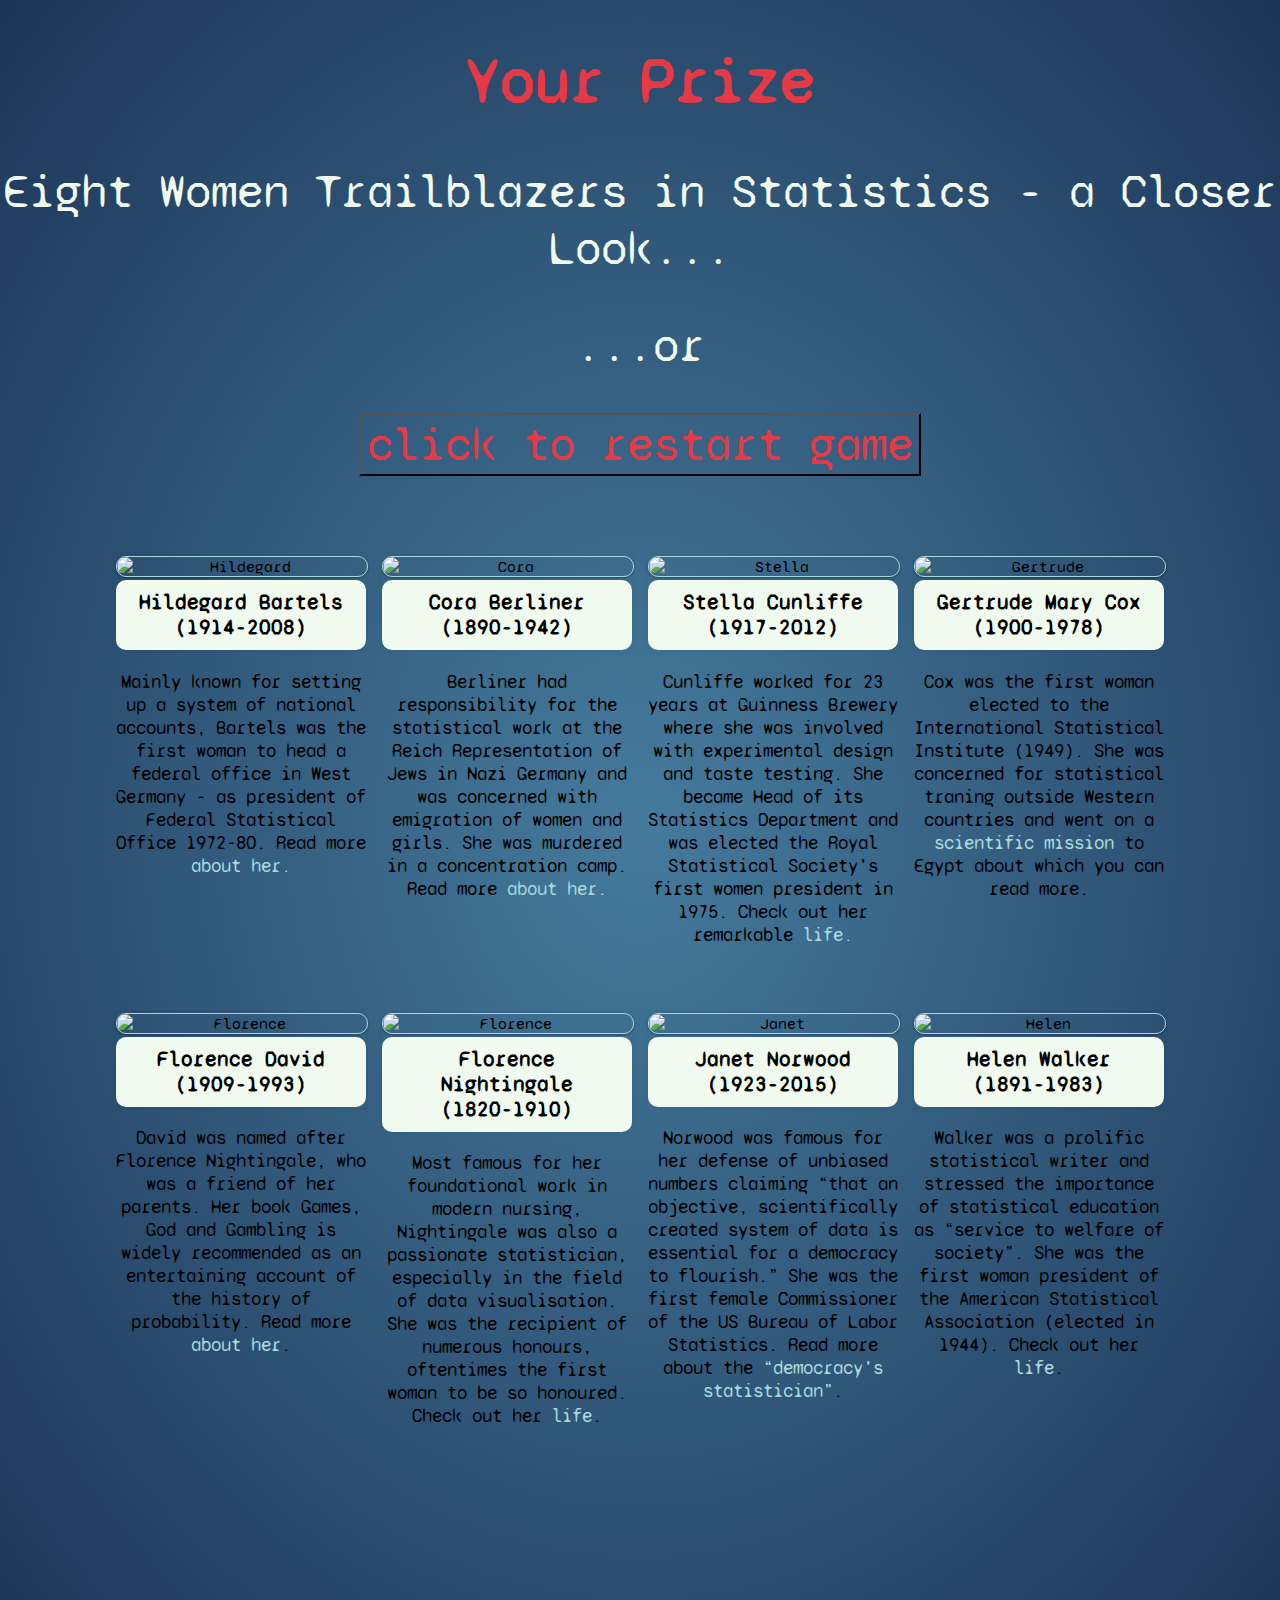
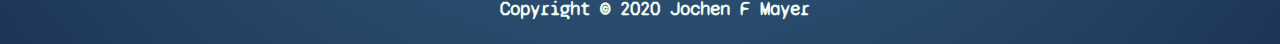
==== commit 52ff3788: "went through CSS and HTML validator again and rectified 3 errors in both HTML in response, all good " ====
--- a/prize.html
+++ b/prize.html
@@ -1,9 +1,10 @@
 <!DOCTYPE html>
 <html lang="en">
 <head>
+<meta charset="UTF-8">
+<title>Prize</title>
 
-<title>Prize</title>
-<link rel="apple-touch-icon" sizes="180x180" href="/apple-touch-icon.png">
+<link rel="apple-touch-icon" sizes="180x180" href="assets/images/apple-touch-icon.png">
 <link rel="icon" type="image/png" sizes="32x32" href="assets/images/favicon-32x32.png">
 <link rel="icon" type="image/png" sizes="16x16" href="assets/images//favicon-16x16.png">
 <link rel="manifest" href="/site.webmanifest">
@@ -30,7 +31,7 @@
         </figure>
       <div class ="description">
         <p> Mainly known for setting up a system of national accounts, Bartels was the first woman to head a federal office in West Germany - as president of Federal Statistical Office 1972-80. 
-        Read more about her <a href="https://jwa.org/encyclopedia/article/berliner-cora" target="_blank">here</a></p>
+        Read more<a href="https://jwa.org/encyclopedia/article/berliner-cora" target="_blank" rel="noopener"> about her.</a></p>
       </div>
     </div>  
     <div class="grid-item">
@@ -40,7 +41,8 @@
         </figure>
       <div class ="description">
         <p>Berliner had responsibility for the statistical work at the Reich Representation of Jews in 
-        Nazi Germany and was concerned with emigration of women and girls. She was murdered in a concentration camp. Read more about her <a href="https://jwa.org/encyclopedia/article/berliner-cora" target="_blank">here</a></p>
+        Nazi Germany and was concerned with emigration of women and girls. She was murdered in a concentration camp. 
+        Read more<a href="https://jwa.org/encyclopedia/article/berliner-cora" target="_blank" rel="noopener"> about her.</a></p>
       </div>
     </div>  
     <div class="grid-item">
@@ -50,8 +52,8 @@
       </figure>
       <div class ="description">
         <p>Cunliffe worked for 23 years at Guinness Brewery where she was involved with experimental design and taste testing. 
-        She became Head of its Statistics Department in 1955 and was elected the Royal Statistical Society's first women president in 1975. 
-        For more information click <a href ="https://www.jstor.org/stable/pdf/23355312.pdf" taregt ="_blank">here.</a></p>
+        She became Head of its Statistics Department and was elected the Royal Statistical Society's first women president in 1975. 
+        Check out her remarkable <a href ="https://www.jstor.org/stable/pdf/23355312.pdf" target ="_blank" rel="noopener">life.</a></p>
       </div>
     </div>  
     <div class="grid-item">
@@ -61,8 +63,9 @@
         </figure>
       <div class ="description">
         <p>Cox was the first woman elected to the International Statistical Institute (1949). She was concerned for statistical traning outside Western countries and  
-        went on a scientific mission to Egypt about which you can read more 
-        <a href="https://www.cambridge.org/core/journals/science-in-context/article/gertrude-cox-in-egypt-a-case-study-in-science-patronage-and-international-statistics-education-during-the-cold-war/9F23BEE9F254728EF9AA00D6AEEF617E" taregt ="_blank">here.</a></p>
+        went on a <a href="https://www.cambridge.org/core/journals/science-in-context/article/gertrude-cox-in-egypt-a-case-study-in-science-patronage-and-international-statistics-education-during-the-cold-war/9F23BEE9F254728EF9AA00D6AEEF617E" 
+        target ="_blank" rel="noopener">scientific mission </a>to Egypt about which you can
+        read more.</p>
       </div>
     </div>  
     <div class="grid-item">
@@ -72,7 +75,7 @@
         </figure>
       <div class ="description">
         <p>David was named after Florence Nightingale, who was a friend of her parents. Her book Games, God and Gambling is widely recommended as an entertaining account of the history of probability. 
-        Read more about her <a href ="https://www.agnesscott.edu/lriddle/women/david.htm" target ="_blank">here</a>.</p>
+        Read more<a href ="https://www.agnesscott.edu/lriddle/women/david.htm" target ="_blank" rel="noopener"> about her</a>.</p>
       </div>
     </div>  
     <div class="grid-item">
@@ -82,7 +85,8 @@
         </figure>
       <div class ="description">
         <p>Most famous for her foundational work in modern nursing, Nightingale was also a passionate statistician, especially in the field of data visualisation. She was 
-        the recipient of numerous honours, oftentimes the first woman to be so honoured. See <a href ="https://www.britannica.com/biography/Florence-Nightingale/Homecoming-and-legacy" target="_blank"> here</a> for more information.</p>
+        the recipient of numerous honours, oftentimes the first woman to be so honoured. 
+        Check out her <a href ="https://www.britannica.com/biography/Florence-Nightingale" target="_blank" rel="noopener"> life</a>.</p>
       </div>
     </div>  
     <div class="grid-item">
@@ -92,8 +96,8 @@
         </figure>
       <div class ="description">
         <p>Norwood was famous for her defense of unbiased numbers claiming <q>that an objective, scientifically created system of data is essential for a democracy to flourish.</q> 
-        She was the first female Commissioner of the US Bureau of Labor Statistics. Read more about her 
-        <a href="https://www.socialsciencespace.com/2015/04/janet-l-norwood-democracys-statistician-1923-2015/" target="_blank">here</a>.</p>
+        She was the first female Commissioner of the US Bureau of Labor Statistics. Read more about the
+        <a href="https://www.socialsciencespace.com/2015/04/janet-l-norwood-democracys-statistician-1923-2015/" target="_blank" rel="noopener"><q>democracy's statistician</q></a>.</p>
       </div>
     </div>  
     <div class="grid-item">
@@ -102,16 +106,16 @@
             <figcaption>Helen Walker<br>(1891-1983)</figcaption>
         </figure>
       <div class ="description">
-        <p>Walker was a prolific statistical writer and stressed the importance of statistical education as 'service to welfare of society'. 
-        She was the first woman president of the American Statistical Association (elected in 1944). 
-        See <a href ="https://magazine.amstat.org/blog/2016/12/01/sih-hwalker/" target ="_blank"> here</a> for more information.</p>
+        <p>Walker was a prolific statistical writer and stressed the importance of statistical education as <q>service to welfare of society</q>. 
+        She was the first woman president of the American Statistical Association (elected in 1944). Check out her 
+        <a href ="https://magazine.amstat.org/blog/2016/12/01/sih-hwalker/" target ="_blank" rel="noopener"> life</a>.</p>
         </div>
     </div>  
     </div>
   </div>
   <!--footer-->
 <footer class= "container-fluid">
-    <h3>Copyright &copy  2020 Jochen F Mayer </h3>
+    <h3>Copyright &copy; 2020 Jochen F Mayer </h3>
 </footer>
 <script src="assets/js/script.js" async></script>
 </body>
--- a/assets/css/styles.css
+++ b/assets/css/styles.css
@@ -10,7 +10,7 @@
 
 html {
     min-height: 100vh;
-    cursor: url(assets/cursors/female-icon.png), auto;
+
 }
 
 /* titles and game container index.html*/
@@ -97,10 +97,7 @@
 
 
 
-
-
-
-#soundToggler {
+#soundbtn {
 
     height: 3rem;
     width: 3rem;
@@ -116,14 +113,14 @@
 
 
 
-#playToggler {
+#playbtn {
 
     height: 3rem;
     width: 3rem;
     border: solid 2px #E63946;
     border-radius: .5rem;
     outline: none;
-    background: url('assets/images/pause_icon.png') no-repeat;
+    background: url('https://upload.wikimedia.org/wikipedia/commons/9/95/Ic_pause_48px.svg') no-repeat;
     background-size: cover;
     background-position: center;
     background-color: #F1FAEE;
@@ -144,7 +141,7 @@
 
 .card:hover {
 
-    cursor: url(/assets/cursors/female.ico), auto;
+    cursor: url(/assets/cursors/female-icon-mini.png), auto;
 }
 
 
@@ -252,59 +249,6 @@
 border-radius: 12px;
 
 }
-
-
-
-/*styling mouseover on match */
-
-
-.card-face div {
-
-display: none;
-vertical-align: bottom;
-position: relative;
-top: 20px;
-opacity: 0;
-color: #F1FAEE;
-font-weight: bold;
-text-transform: uppercase;
-text-align: center;
-
-}
-
-.card-face div /*when matched*/{
-
-
-    display: block;
-}
-
-.card-front img{
-  -webkit-transition: all 0.5s linear;
-          transition: all 0.5s linear;
-  -webkit-transform: scale3d(1, 1, 1);
-          transform: scale3d(1, 1, 1);
-}
-
-
-
-.card-front:hover div{
- background: rgba(20, 19, 19, 0.5);
-}
-
-
-.card-front:hover div{
-  opacity: 1;
-  top: 0;
-}
-
-
-.card-front:hover img{
-  -webkit-transform: scale3d(1.2, 1.2, 1);
-          transform: scale3d(1.2, 1.2, 1);
-}
-
-
-
 
 
 
@@ -516,10 +460,5 @@
         align-items: center;
     }
 
-/*
-  img.frame { 
-    border-width: 0px;
-    width: 100%; }
-    }
-*/
+
 }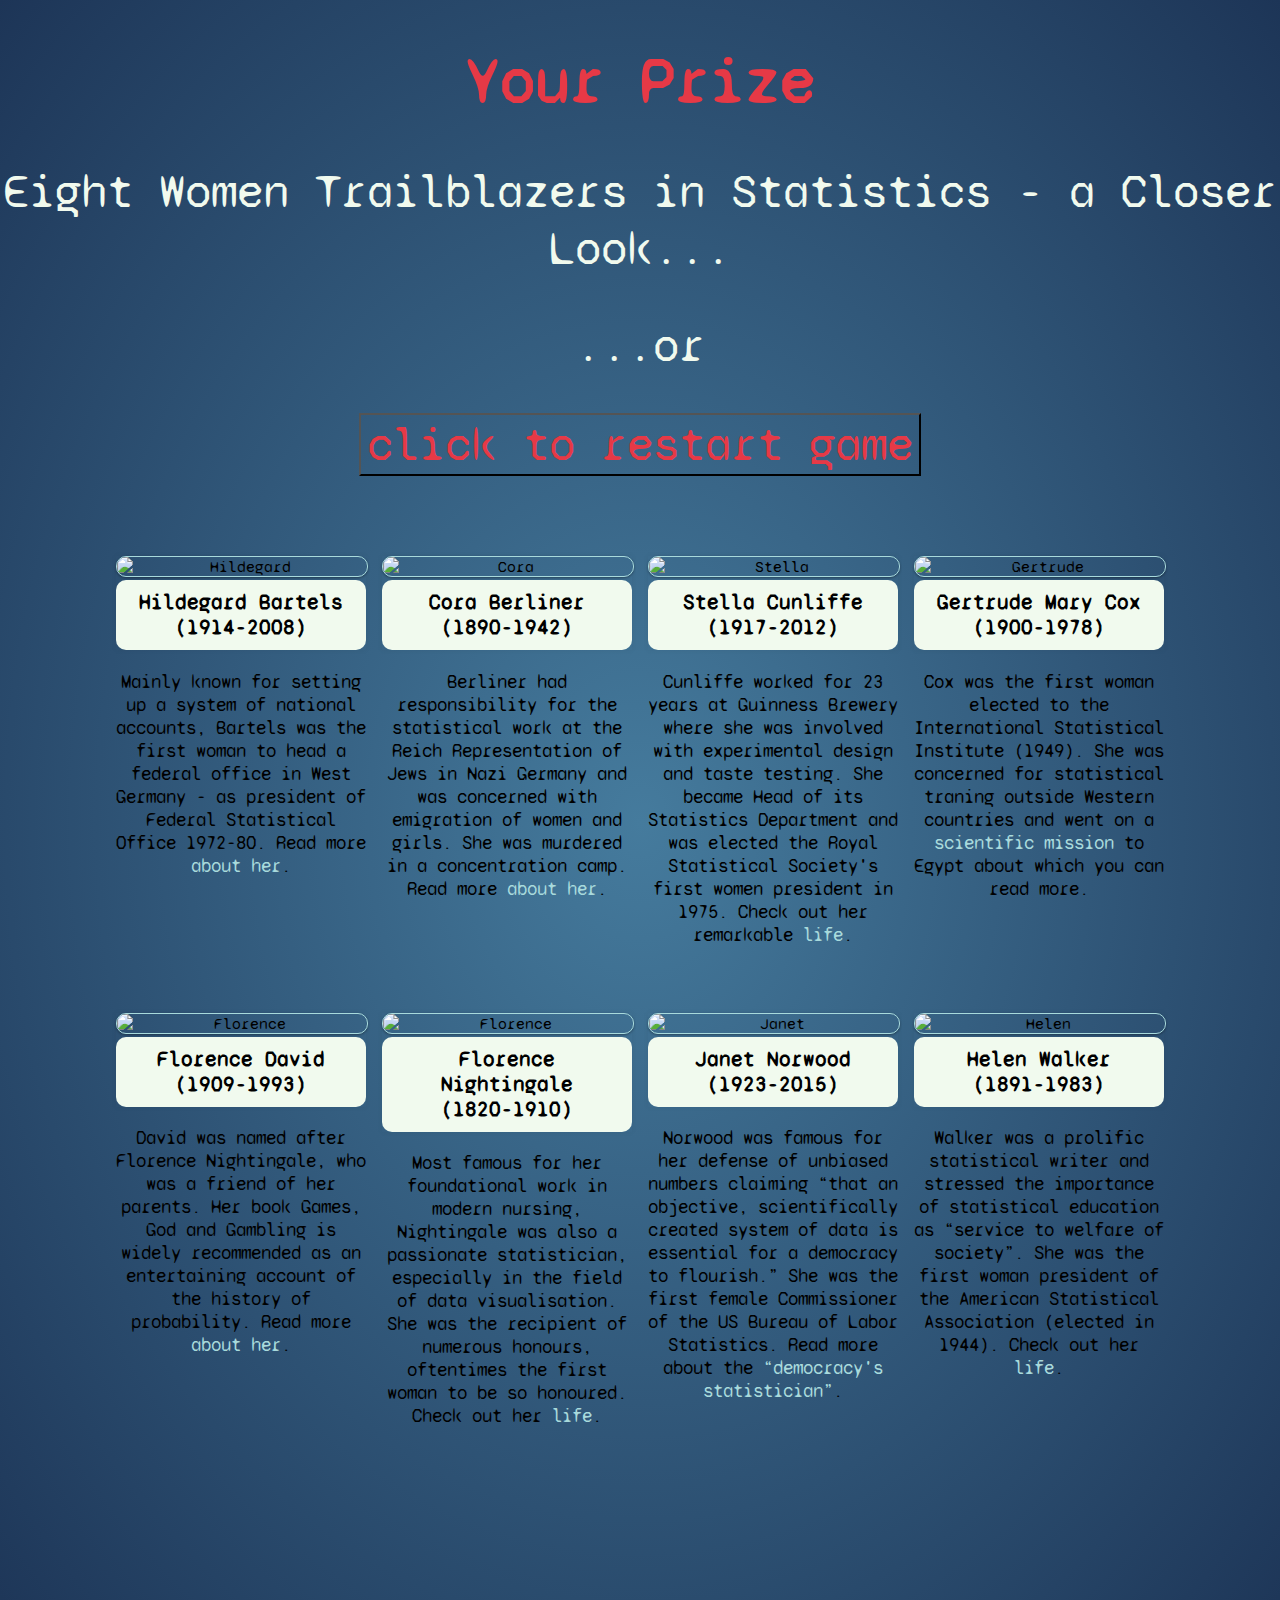
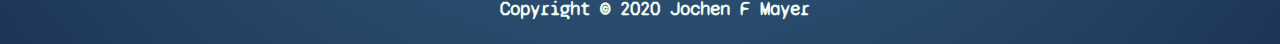
==== commit 992e43a4: "minor changes to ReadMe and prize.html" ====
--- a/prize.html
+++ b/prize.html
@@ -7,7 +7,7 @@
 <link rel="apple-touch-icon" sizes="180x180" href="assets/images/apple-touch-icon.png">
 <link rel="icon" type="image/png" sizes="32x32" href="assets/images/favicon-32x32.png">
 <link rel="icon" type="image/png" sizes="16x16" href="assets/images//favicon-16x16.png">
-<link rel="manifest" href="/site.webmanifest">
+<!--<link rel="manifest" href="/site.webmanifest">-->
 <meta name="viewport" content="width=device-width, initial-scale=1">
 <meta name="Description" content="Author: Mayer, Jochen F. A prize page for memory card game about women who were trailblazers and outstanding contributors to Statistics, for additional information about who these
 women were">
@@ -18,7 +18,6 @@
 <body>
 <h1 class="page-title">Your Prize</h1>
     <h2 class ="lead"> Eight Women Trailblazers in Statistics - a Closer Look...</h2>
-    <!--https://stackoverflow.com/questions/4426184/how-to-go-from-one-page-to-another-page-using-javascript for button redirect below:-->
     <h2 class ="lead">...or</h2>
     <button type ="button" class ="restart-btn" onclick="clickedButton()" id="restart-button"><span>click</span> to restart game</button>
 <!-- Portfolio Gallery Grid -->
@@ -31,7 +30,7 @@
         </figure>
       <div class ="description">
         <p> Mainly known for setting up a system of national accounts, Bartels was the first woman to head a federal office in West Germany - as president of Federal Statistical Office 1972-80. 
-        Read more<a href="https://jwa.org/encyclopedia/article/berliner-cora" target="_blank" rel="noopener"> about her.</a></p>
+        Read more<a href="https://jwa.org/encyclopedia/article/berliner-cora" target="_blank" rel="noopener"> about her</a>.</p>
       </div>
     </div>  
     <div class="grid-item">
@@ -42,7 +41,7 @@
       <div class ="description">
         <p>Berliner had responsibility for the statistical work at the Reich Representation of Jews in 
         Nazi Germany and was concerned with emigration of women and girls. She was murdered in a concentration camp. 
-        Read more<a href="https://jwa.org/encyclopedia/article/berliner-cora" target="_blank" rel="noopener"> about her.</a></p>
+        Read more<a href="https://jwa.org/encyclopedia/article/berliner-cora" target="_blank" rel="noopener"> about her</a>.</p>
       </div>
     </div>  
     <div class="grid-item">
@@ -53,7 +52,7 @@
       <div class ="description">
         <p>Cunliffe worked for 23 years at Guinness Brewery where she was involved with experimental design and taste testing. 
         She became Head of its Statistics Department and was elected the Royal Statistical Society's first women president in 1975. 
-        Check out her remarkable <a href ="https://www.jstor.org/stable/pdf/23355312.pdf" target ="_blank" rel="noopener">life.</a></p>
+        Check out her remarkable <a href ="https://www.jstor.org/stable/pdf/23355312.pdf" target ="_blank" rel="noopener">life</a>.</p>
       </div>
     </div>  
     <div class="grid-item">
--- a/assets/css/styles.css
+++ b/assets/css/styles.css
@@ -9,8 +9,8 @@
 
 
 html {
-    min-height: 100vh;
-
+    min-height: 100vh;#
+    cursor: url(../cursors/female-icon-mini.png), auto;
 }
 
 /* titles and game container index.html*/
